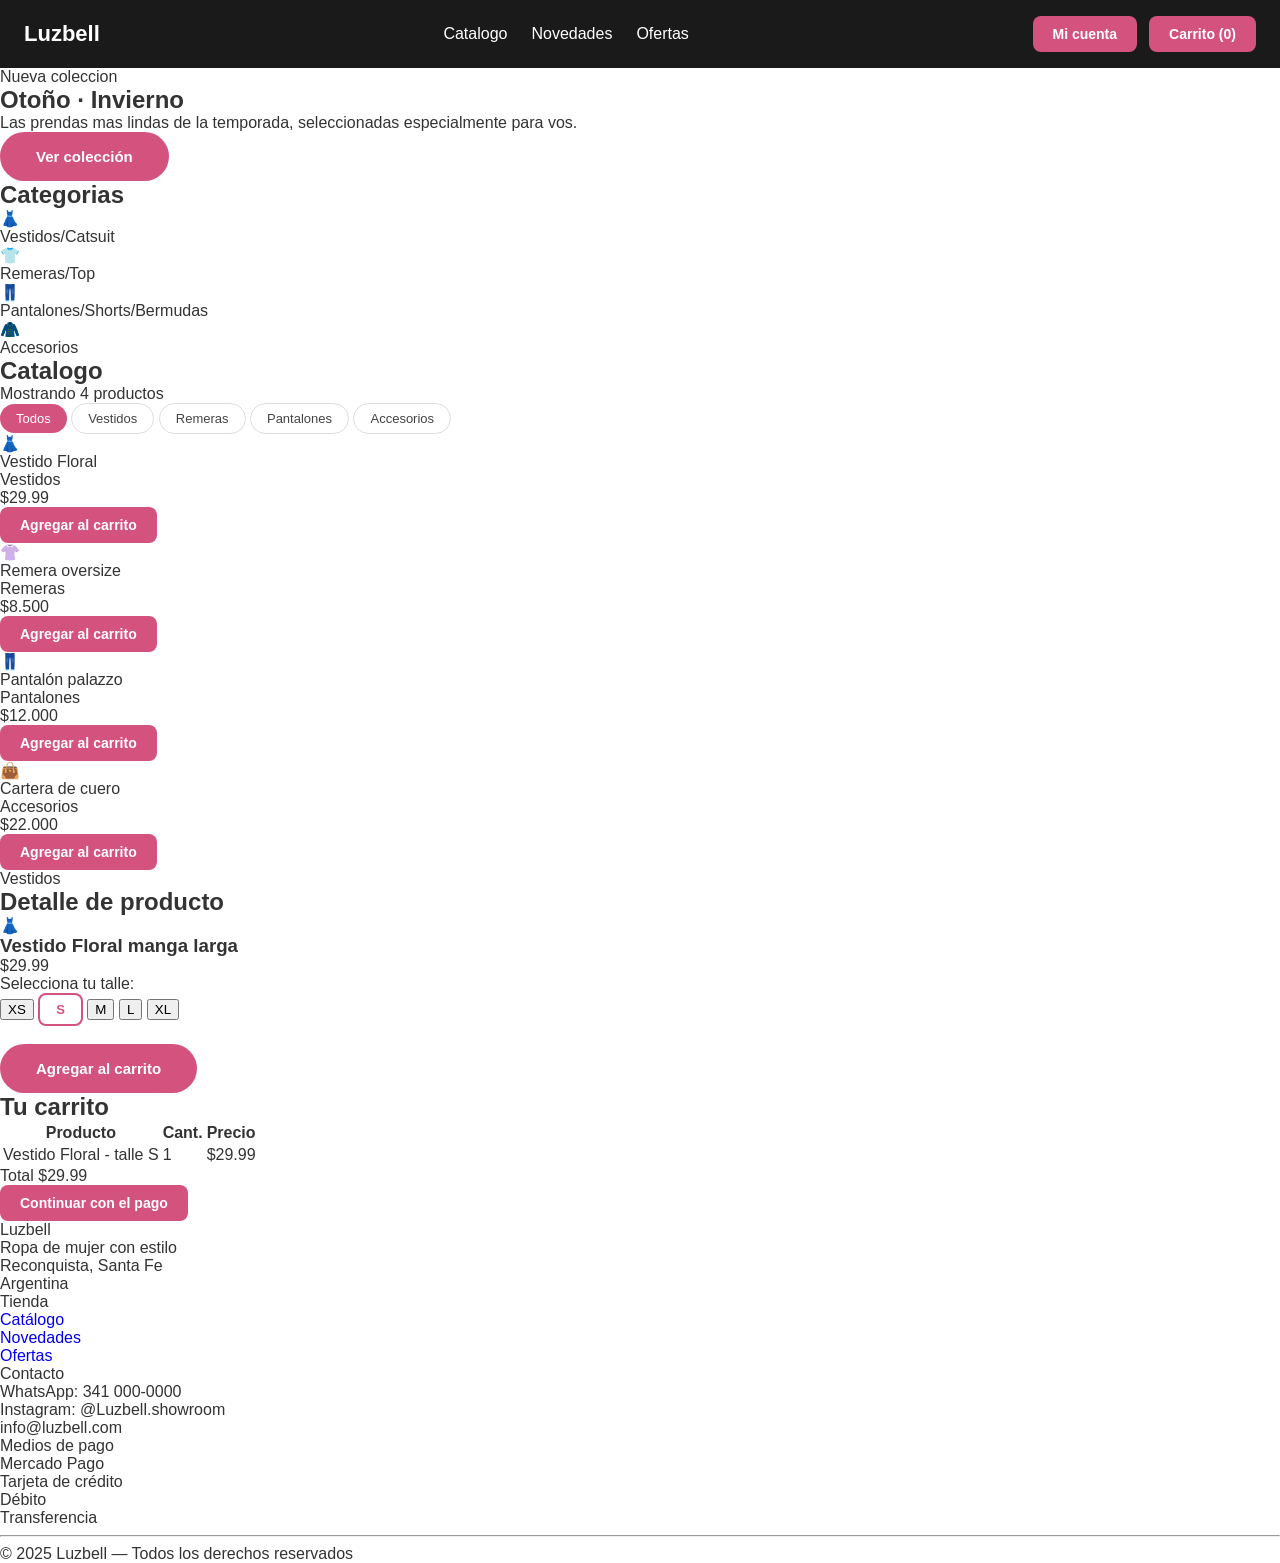
==== index.html @ 67f1fa69 "first commit" ====
<!DOCTYPE html>
<html lang="en">
<head>
    <link rel="stylesheet" href="style.css">
    <meta charset="UTF-8">
    <meta name="viewport" content="width=device-width, initial-scale=1.0">
    <title>Luzbell-tu tienda fav</title>
</head>
<body>
    <header class="header">
        <h1 class="header-logo">Luzbell</h1>
        <nav class="header-nav">
            <a href="#catalogo">Catalogo</a>
            <a href="#novedades">Novedades</a>
            <a href="#ofertas">Ofertas</a>
        </nav>
        <div class="header-acciones">
            <button class="btn-rosa">Mi cuenta</button>
            <button class="btn-rosa">Carrito (0)</button>
        </div>
    </header>

    <section class="hero">
        <p class="hero-subtitulo">Nueva coleccion</p>
        <h2 class="hero-titulo">Otoño · Invierno</h2>
        <p class="hero-descripcion">Las prendas mas lindas de la temporada, seleccionadas especialmente para vos.</p>

        <a href="#catalogo" class="btn-rosa-grande">Ver colección</a>
    </section>

    <section class="seccion-fondo-blanco">
        <h2 class="seccion-titulo-centrado">Categorias</h2>
        <div class="categorias-grid">
            <div class="categoria-item">
                <div class="categoria-circulo circulo-rosa">👗</div>
                <p class="categoria-nombre">Vestidos/Catsuit</p>
            </div>
            <div class="categoria-item">
                <div class="categoria-circulo circulo-azul">👕</div>
                <p class="categoria-nombre">Remeras/Top</p>
            </div>
            <div class="categoria-item">
                <div class="categoria-circulo circulo-amarillo">👖</div>
                <p class="categoria-nombre">Pantalones/Shorts/Bermudas</p>
            </div>
            <div class="categoria-item">
                <div class="categoria-circulo circulo-amarillo">🧥</div>
                <p class="categoria-nombre">Accesorios</p></div>
        </div>
    </section>

    <section id="catalogo" class="seccion-fondo-gris">
        <h2 class="seccion-titulo">Catalogo</h2>
        <p class="seccion-subtitulo">Mostrando 4 productos</p>

        <div class="filtros">
            <button class="btn-outline-activo">Todos</button>
            <button class="btn-outline">Vestidos</button>
            <button class="btn-outline">Remeras</button>
            <button class="btn-outline">Pantalones</button>
            <button class="btn-outline">Accesorios</button>
        </div>

        <div class="productos-grid">
            <div class="tarjeta-producto">
             <div class="tarjeta-imagen bg-rosa">👗</div>
             <div class="tarjeta-info"></div>
             <p class="tarjeta-nombre">Vestido Floral</p>
             <p class="tarjeta-categoria">Vestidos</p>
             <p class="tarjeta-precio">$29.99</p>
             <button class="btn-rosa">Agregar al carrito</button>
            </div>
        </div>

        <div class="tarjeta-producto">
            <div class="tarjeta-imagen bg-azul">👚</div>
                <div class="tarjeta-info">
                    <p class="tarjeta-nombre">Remera oversize</p>
                    <p class="tarjeta-categoria">Remeras</p>
                    <p class="tarjeta-precio">$8.500</p>
                    <button class="btn-rosa">Agregar al carrito</button>
                </div>
           </div>
         </div>

         <div class="tarjeta-producto">
            <div class="tarjeta-imagen bg-verde">👖</div>
                <div class="tarjeta-info">
                    <p class="tarjeta-nombre">Pantalón palazzo</p>
                    <p class="tarjeta-categoria">Pantalones</p>
                    <p class="tarjeta-precio">$12.000</p>
                    <button class="btn-rosa">Agregar al carrito</button>
                </div>
            </div>
        </div>  

        <div class="tarjeta-producto">
             <div class="tarjeta-imagen bg-amarillo">👜</div>
                <div class="tarjeta-info">
                    <p class="tarjeta-nombre">Cartera de cuero</p>
                     <p class="tarjeta-categoria">Accesorios</p>
                     <p class="tarjeta-precio">$22.000</p>
                     <button class="btn-rosa">Agregar al carrito</button>
                    </div>
        </div>
    </section>

    <section id="novedades" class="seccion-fondo-blanco borde-superior">
        <p class="detalle-categoria">Vestidos</p>
        <h2 class="seccion-titulo">Detalle de producto</h2>

        <div class="detalle-contenedor">
            <div class="detalle-img bg-rosa">👗</div>
            <div class="detalle-info">
                <h3 class="detalle-nombre">Vestido Floral manga larga</h3>
                <p class="detalle-precio">$29.99</p>

                <p class="detalle-label">Selecciona tu talle:</p>
                <div class="talles">
                    <button class="btn-talle">XS</button>
                    <button class="btn-talle btn-talle-activo">S</button>
                    <button class="btn-talle">M</button>
                    <button class="btn-talle">L</button>
                    <button class="btn-talle">XL</button>
                </div><br>
                <button class="btn-rosa-grande">Agregar al carrito</button>
            </div>
        </div>
    </section>

    <section class="seccion-fondo-gris borde-superior">
        <h2 class="seccion-titulo">Tu carrito</h2>
        <div class="carrito-contenedor">
            <table class="carrito-tabla">
                <thead>
                    <tr>
                        <th>Producto</th>
                        <th class="col-cant">Cant.</th>
                        <th class="col-precio">Precio</th>
                    </tr>
                </thead>
                <tbody>
                    <tr>
                        <td>Vestido Floral - talle S</td>
                        <td class="col-cant">1</td>
                        <td class="col-precio">$29.99</td>
                    </tr>
                </tbody>
            </table>
            <div class="carrito-total">
                <span class="carrito-total-label">Total</span>
                <span class="carrito-total-importe">$29.99</span>
            </div>
            <button class="btn-rosa btn-pago">Continuar con el pago</button>
        </div>
    </section>
    <footer id="ofertas" class="footer">
 
    <div class="footer-grid">
 
      <div class="footer-columna">
        <p class="footer-titulo">Luzbell</p>
        <p>Ropa de mujer con estilo</p>
        <p>Reconquista, Santa Fe</p>
        <p>Argentina</p>
      </div>
 
      <div class="footer-columna">
        <p class="footer-titulo">Tienda</p>
        <p><a href="#catalogo">Catálogo</a></p>
        <p><a href="#novedades">Novedades</a></p>
        <p><a href="#ofertas">Ofertas</a></p>
      </div>
 
      <div class="footer-columna">
        <p class="footer-titulo">Contacto</p>
        <p>WhatsApp: 341 000-0000</p>
        <p>Instagram: @Luzbell.showroom</p>
        <p>info@luzbell.com</p>
      </div>
 
      <div class="footer-columna">
        <p class="footer-titulo">Medios de pago</p>
        <p>Mercado Pago</p>
        <p>Tarjeta de crédito</p>
        <p>Débito</p>
        <p>Transferencia</p>
      </div>
 
    </div>
 
    <hr class="footer-linea">
    
 
    <p class="footer-copyright">© 2025 Luzbell — Todos los derechos reservados</p>
 
  </footer>
</body>
</html>
---- style.css ----
*{
    box-sizing: border-box;
}

body{
    margin: 0;
    font-family: Arial, sans-serif;
    color: #333333;
    font-size: 16px;
}

h1,h2,h3{
    margin: 0;;
}

p{
    margin: 0;
    line-height: 1,7;
}

a{
    text-decoration: none;
}

header{
    background-color: #1a1a1a;
    padding: 16px 24px;
    display: flex;
    justify-content: space-between;
    align-items: center;
}

.header-logo{
    color: #ffffff;
    font-size: 22px;
    font-weight: bold;
}

.header-nav{
    display: flex;
    gap: 24px;
}

.header-nav a{
    color: #ffffff;
    font-size: 16px;
    transition: color 0.3s ease;
}
.header-nav a:hover{
    color: #F4C0D1;
}

.header-acciones{
    display: flex;
    gap: 12px;
    align-items: center;
}

.btn-rosa{
    background-color: #D4537E;
    color: #ffffff;
    border: none;
    padding: 10px 20px;
    border-radius: 8px;
    cursor: pointer;
    font-size: 14px;
    font-weight: bold;
}
.btn-rosa:hover{
    background-color: #993556;
}

.btn-rosa-grande{
    background-color: #D4537E;
    color:#ffffff;
    border: none;
    padding: 16px 36px;
    border-radius: 30px;
    cursor: pointer;
    font-size: 15px;
    font-weight: bold;
    text-decoration: none;
    display: inline-block;
}

.btn-rosa-grande:hover{
    background-color: #993556;
}

.btn-outline{
    background-color: #ffffff;
    color: #444444;
    border: 1px solid #dddddd;
    padding: 7px 16px;
    border-radius: 20px;
    cursor: pointer;
    font-size: 13px;
}

.btn-outline:hover{
    border-color: #D4537E;
    color: #D4537E;
}

.btn-outline-activo {
    background-color: #D4537E;
    color: #ffffff;
    border: none;
    padding: 7px 16px;
    border-radius: 20px;
    cursor: pointer;
    font-size: 13px;
}
.btn-outline-activo:hover{
    background-color: #993556;
}

.btn-talle:hover{
    border-color: #D4537E;
}

.btn-talle-activo{
    border: 2px solid #D4537E;
    background-color: #ffffff;
    padding: 7px 16px;
    border-radius: 8px;
    cursor: pointer;
    font-size: 13px;
    color: #D4537E;
    font-weight: bold;
    
}
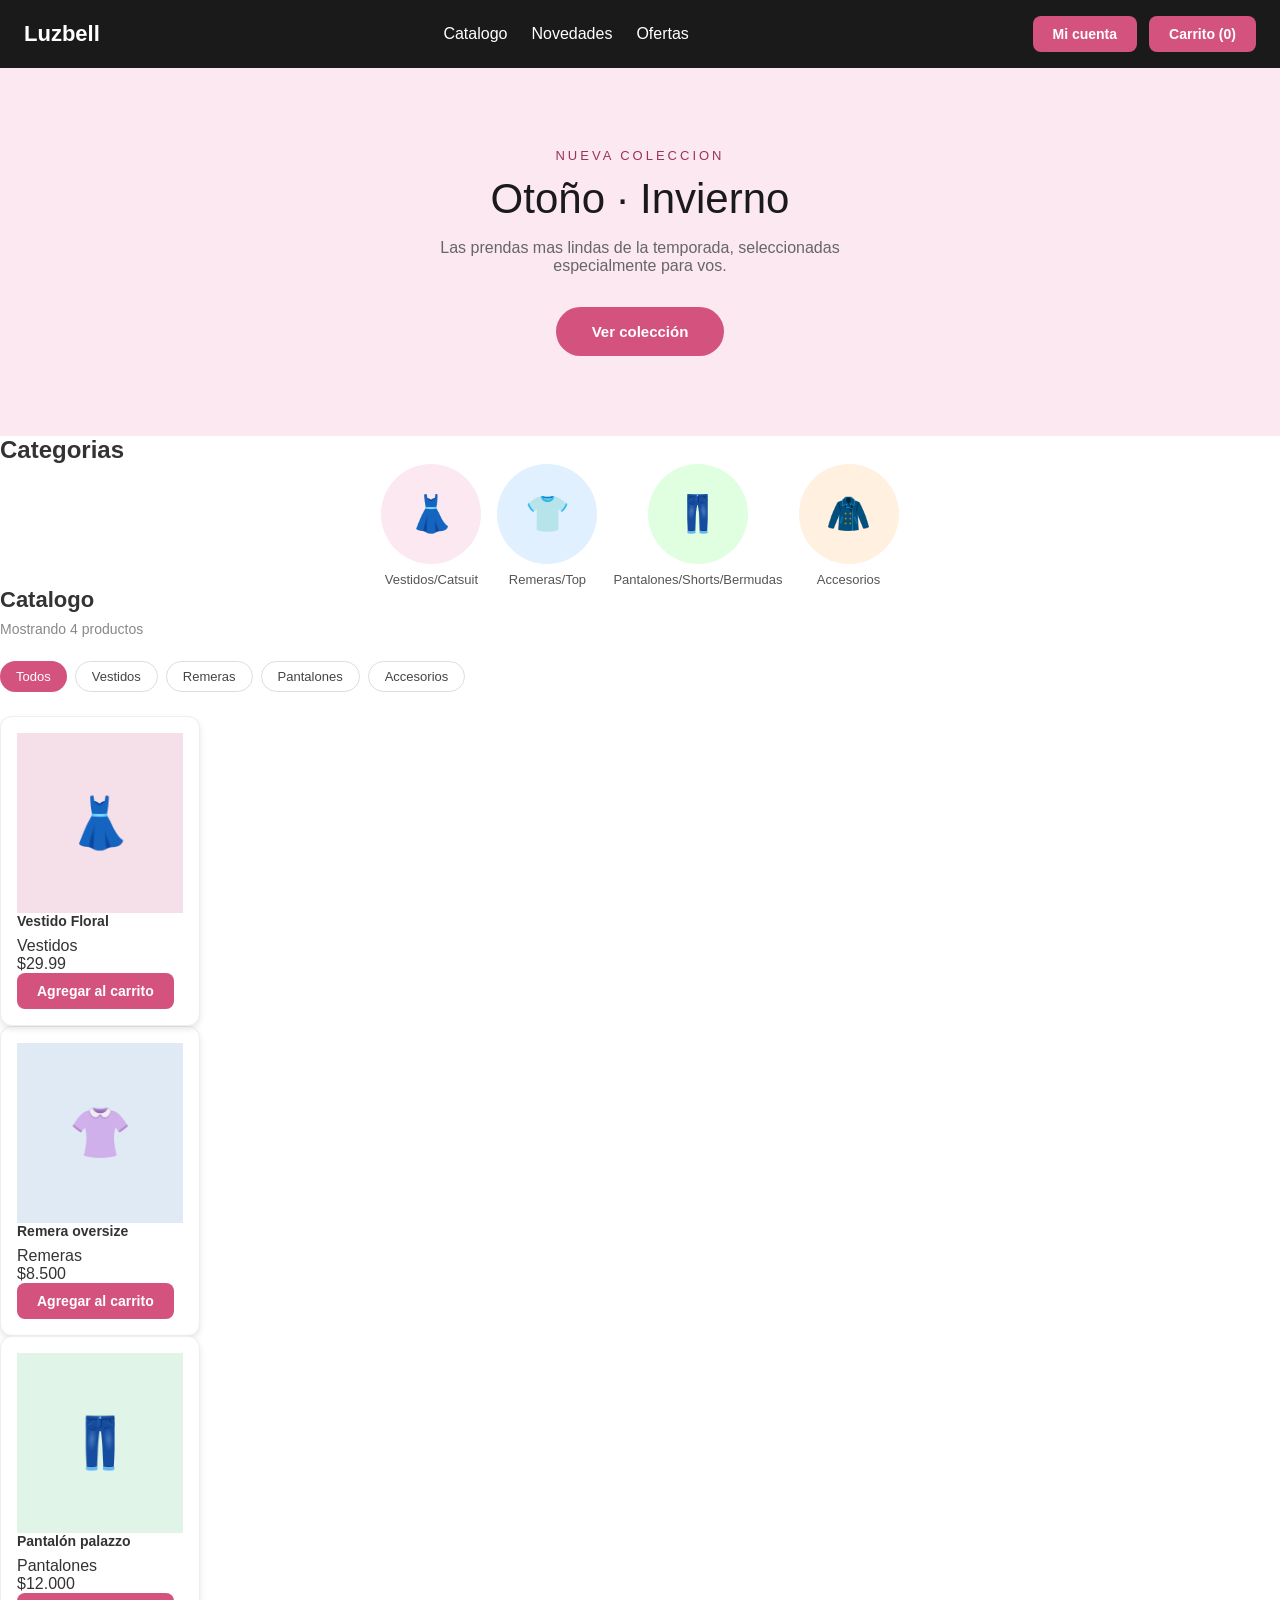
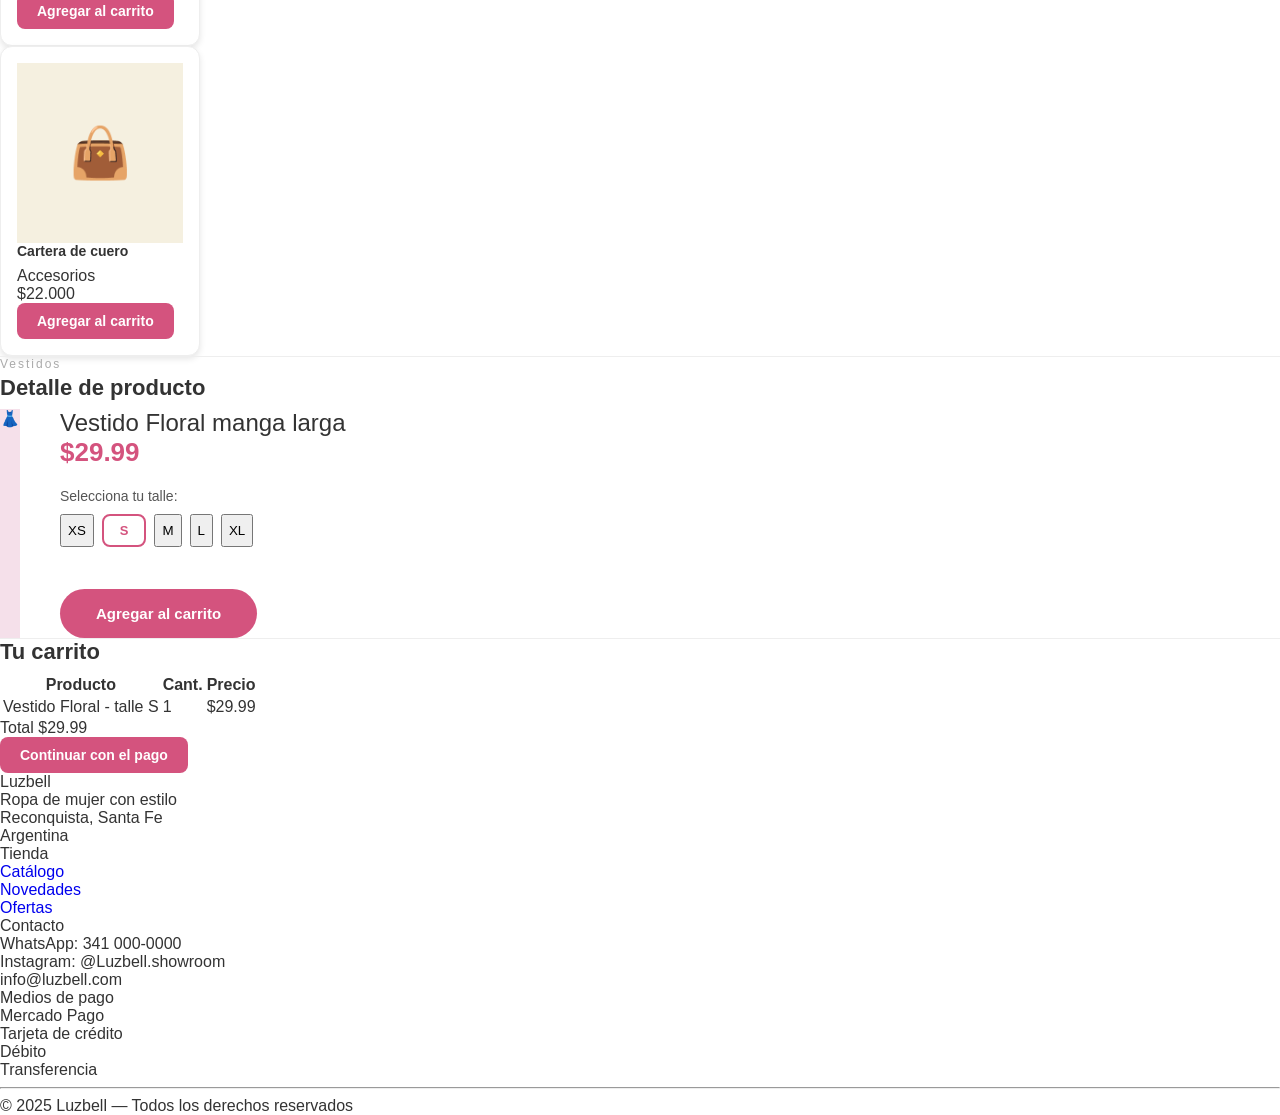
==== commit 551f7ca4: "feat: Implementacion de mas css, hay que fixear error en tarjetas" ====
--- a/index.html
+++ b/index.html
@@ -40,7 +40,7 @@
                 <p class="categoria-nombre">Remeras/Top</p>
             </div>
             <div class="categoria-item">
-                <div class="categoria-circulo circulo-amarillo">👖</div>
+                <div class="categoria-circulo circulo-verde">👖</div>
                 <p class="categoria-nombre">Pantalones/Shorts/Bermudas</p>
             </div>
             <div class="categoria-item">
--- a/style.css
+++ b/style.css
@@ -128,6 +128,209 @@
     font-size: 13px;
     color: #D4537E;
     font-weight: bold;
-    
-}
-
+}
+
+.hero{
+    background-color: #fce8f0;
+    padding: 80px 24px;
+    text-align: center;
+}
+
+.hero-subtitulo{
+   font-size: 13px;
+   letter-spacing: 3px;
+   color: #993556;
+   margin-bottom: 12px;
+   text-transform: uppercase;
+}
+
+.hero-titulo{
+    font-size: 42px;
+    margin-bottom: 16px;
+    color: #1a1a1a;
+    font-weight: 300;
+}
+
+.hero-descripcion{
+    font-size: 16px;
+    color: #666666;
+    margin-bottom: 32px;
+    max-width: 500px;
+    margin-left: auto;
+    margin-right: auto;
+}
+
+.seccion{
+    padding: 40px 24px;
+}
+.seccion-titulo{
+    font-size: 22px;
+    margin-bottom: 8px;
+}
+.seccion-subtitulo{
+    font-size: 14px;
+    color: #888888;
+    margin-bottom: 24px;
+}
+
+.fondo-gris{
+    background-color: #fafafa;
+}
+
+.fondo-blanco{
+    background-color: #ffffff;
+}
+
+.borde-superior{
+    border-top: 1px solid #eeeeee;
+}
+
+.categorias-grid{
+    display: flex;
+    gap: 16px;
+    justify-content: center;
+    flex-wrap: wrap;
+}
+.categoria-item{
+    text-align: center;
+    cursor: pointer;
+}
+
+.categoria-circulo{
+    width: 100px;
+    height: 100px;
+    border-radius: 50%;
+    display: flex;
+    align-items: center;
+    justify-content: center;
+    font-size: 36px;
+    margin: 0 auto 8px;
+}
+
+.categoria-nombre{
+    font-size: 13px;
+    color: #555555;
+}
+
+.circulo-rosa {background-color: #fce8f0;}
+.circulo-azul {background-color: #e0f0ff;}
+.circulo-verde {background-color: #e0ffe0;}
+.circulo-amarillo {background-color: #fff0e0;}
+
+.filtros{
+    display: flex;
+    gap: 8px;
+    flex-wrap: wrap;
+    margin-bottom: 24px;
+}
+
+.productos-grid{
+    display: flex;
+    gap: 20px;
+    flex-wrap: wrap;
+}
+
+.tarjeta-producto{
+    border: 1px solid #eeeeee;
+    border-radius: 12px;
+    padding: 16px;
+    width: 200px;
+    overflow: hidden;
+    background-color: #ffffff;
+    box-shadow: 0 3px 6px rgba(0,0,0,0.1);
+}
+
+.tarjeta-producto :hover{
+    box-shadow: 0 6px 12px rgba(0,0,0,0.15);
+    border-color: #D4537E;
+}
+
+.tarjeta-imagen{
+    height: 180px;
+    display: flex;
+    align-items: center;
+    justify-content: center;
+    font-size: 50px;
+}
+
+.tarjeta-informacion{
+    padding: 12px;
+}
+.tarjeta-nombre{
+    font-weight: bold;
+    font-size: 14px;
+    margin-bottom: 8px;
+}
+.tajeta-categoria{
+    font-size: 12px;
+    color: #aaaaaa;
+    margin-bottom: 4px;
+}
+.tarjera-precio{
+    color: #D4537E;
+    font-weight: bold;
+    font-size: 16px;
+    margin-bottom: 12px;
+}
+
+.bg-rosa{background-color: #f5e0ea;}
+.bg-azul{background-color: #e0eaf5;}
+.bg-verde{background-color: #e0f5e8;}
+.bg-amarillo{background-color: #f5f0e0;}
+
+.detalle-contenedor{
+    display: flex;
+    gap: 40px;
+    flex-wrap: wrap;
+    max-width: 800px;
+}
+.detalle-imagen{
+    flex: 1;
+    min-width: 250px;
+    border-radius: 16px;
+    height: 320px;
+    display: flex;
+    align-items: center;
+    justify-content: center;
+    font-size: 90px;
+}
+
+.detalle-informacion{
+    flex: 1;
+    min-width: 250px;
+}
+.detalle-categoria{
+    font-size: 12px;
+    color: #aaaaaa;
+    letter-spacing: 2px;
+    margin-bottom: 4px;
+}
+.detalle-nombre{
+    font-size: 24px;
+    font-weight: 400;
+    margin-bottom: 8x;
+}
+.detalle-precio{
+    font-size: 26px;
+    font-weight: bold;
+    color: #D4537E;
+    margin-bottom: 20px;
+}
+.detalle-label{
+    font-size: 14px;
+    color: #555555;
+    margin-bottom: 10px;
+}
+.talles{
+    display: flex;
+    gap: 8px;
+    margin-bottom: 24px;
+}
+.detalle-descripcion{
+    font-size: 14px;
+    color: #666666;
+    margin-bottom: 24px;
+}
+.btn-carrito{
+    width: 100%;
+}
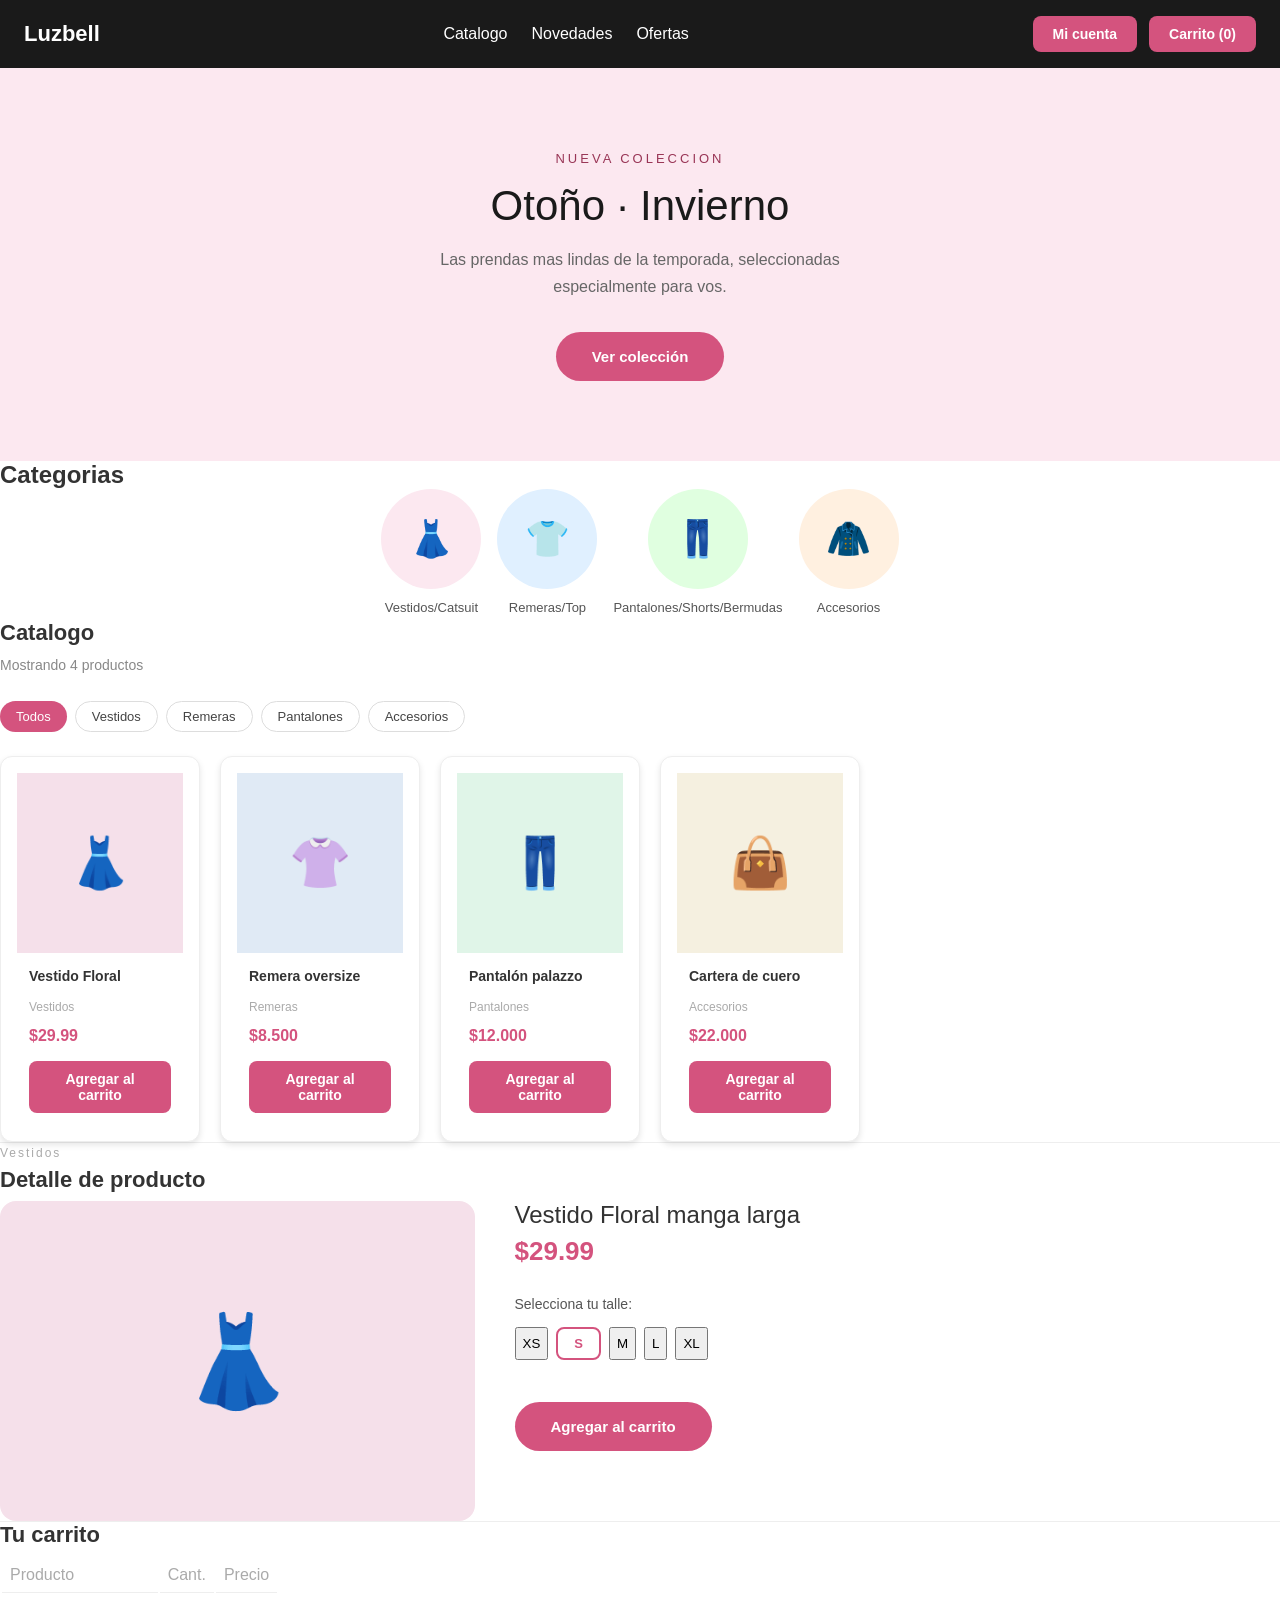
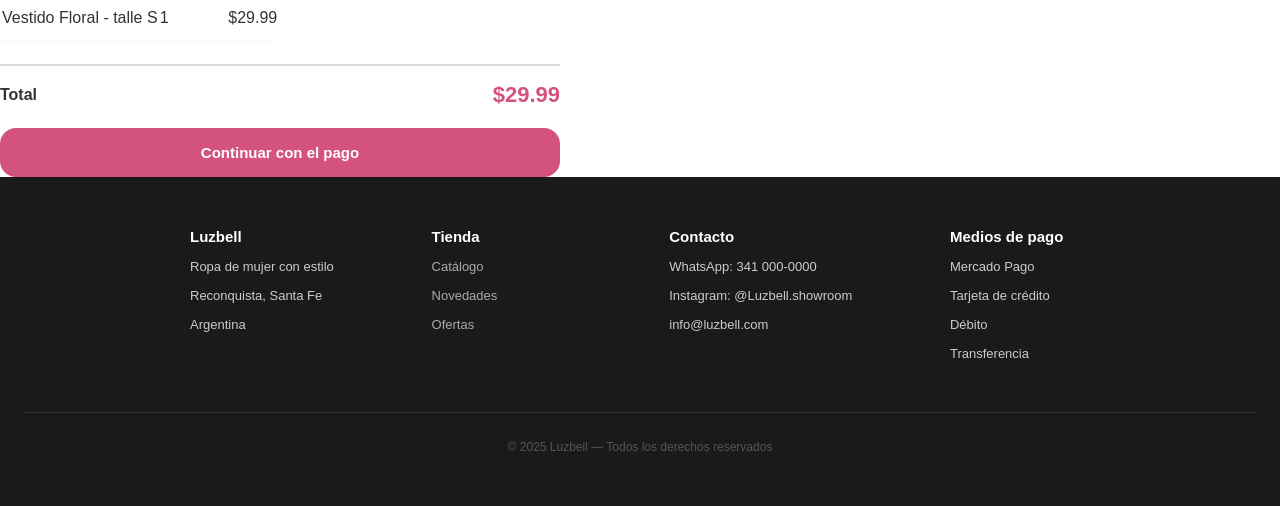
==== commit 01157575: "feat: Fix de la clase 'producots-grid' en html y css" ====
--- a/index.html
+++ b/index.html
@@ -63,28 +63,27 @@
 
         <div class="productos-grid">
             <div class="tarjeta-producto">
-             <div class="tarjeta-imagen bg-rosa">👗</div>
-             <div class="tarjeta-info"></div>
-             <p class="tarjeta-nombre">Vestido Floral</p>
-             <p class="tarjeta-categoria">Vestidos</p>
-             <p class="tarjeta-precio">$29.99</p>
-             <button class="btn-rosa">Agregar al carrito</button>
+                <div class="tarjeta-imagen bg-rosa">👗</div>
+                <div class="tarjeta-info">
+                    <p class="tarjeta-nombre">Vestido Floral</p>
+                    <p class="tarjeta-categoria">Vestidos</p>
+                    <p class="tarjeta-precio">$29.99</p>
+                    <button class="btn-rosa">Agregar al carrito</button>
+                </div>
             </div>
-        </div>
 
-        <div class="tarjeta-producto">
-            <div class="tarjeta-imagen bg-azul">👚</div>
+            <div class="tarjeta-producto">
+                <div class="tarjeta-imagen bg-azul">👚</div>
                 <div class="tarjeta-info">
                     <p class="tarjeta-nombre">Remera oversize</p>
                     <p class="tarjeta-categoria">Remeras</p>
                     <p class="tarjeta-precio">$8.500</p>
                     <button class="btn-rosa">Agregar al carrito</button>
                 </div>
-           </div>
-         </div>
+            </div>
 
-         <div class="tarjeta-producto">
-            <div class="tarjeta-imagen bg-verde">👖</div>
+            <div class="tarjeta-producto">
+                <div class="tarjeta-imagen bg-verde">👖</div>
                 <div class="tarjeta-info">
                     <p class="tarjeta-nombre">Pantalón palazzo</p>
                     <p class="tarjeta-categoria">Pantalones</p>
@@ -92,16 +91,16 @@
                     <button class="btn-rosa">Agregar al carrito</button>
                 </div>
             </div>
-        </div>  
 
-        <div class="tarjeta-producto">
-             <div class="tarjeta-imagen bg-amarillo">👜</div>
+            <div class="tarjeta-producto">
+                <div class="tarjeta-imagen bg-amarillo">👜</div>
                 <div class="tarjeta-info">
                     <p class="tarjeta-nombre">Cartera de cuero</p>
-                     <p class="tarjeta-categoria">Accesorios</p>
-                     <p class="tarjeta-precio">$22.000</p>
-                     <button class="btn-rosa">Agregar al carrito</button>
-                    </div>
+                    <p class="tarjeta-categoria">Accesorios</p>
+                    <p class="tarjeta-precio">$22.000</p>
+                    <button class="btn-rosa">Agregar al carrito</button>
+                </div>
+            </div>
         </div>
     </section>
 
--- a/style.css
+++ b/style.css
@@ -15,7 +15,7 @@
 
 p{
     margin: 0;
-    line-height: 1,7;
+    line-height: 1.7;
 }
 
 a{
@@ -240,7 +240,7 @@
     box-shadow: 0 3px 6px rgba(0,0,0,0.1);
 }
 
-.tarjeta-producto :hover{
+.tarjeta-producto:hover{
     box-shadow: 0 6px 12px rgba(0,0,0,0.15);
     border-color: #D4537E;
 }
@@ -253,7 +253,7 @@
     font-size: 50px;
 }
 
-.tarjeta-informacion{
+.tarjeta-info{
     padding: 12px;
 }
 .tarjeta-nombre{
@@ -261,12 +261,12 @@
     font-size: 14px;
     margin-bottom: 8px;
 }
-.tajeta-categoria{
+.tarjeta-categoria{
     font-size: 12px;
     color: #aaaaaa;
     margin-bottom: 4px;
 }
-.tarjera-precio{
+.tarjeta-precio{
     color: #D4537E;
     font-weight: bold;
     font-size: 16px;
@@ -284,7 +284,7 @@
     flex-wrap: wrap;
     max-width: 800px;
 }
-.detalle-imagen{
+.detalle-img{
     flex: 1;
     min-width: 250px;
     border-radius: 16px;
@@ -333,4 +333,104 @@
 }
 .btn-carrito{
     width: 100%;
+}
+
+.carrito-contenedor{
+    max-width: 560px;
+}
+.carrito-tabla th{
+text-align: left;
+padding: 8px;
+color: #aaaaaa;
+font-weight: normal;
+border-bottom: 1px solid #eeeeee;
+}
+
+.carrito-tabla td{
+    padding: 14px 0;
+    border-bottom: 1px solid #f5f5f5;
+}
+.carrito-tabla .col-cant{
+    align-items: center;
+}
+.carrito-tabla .col-precio{
+    text-align: right;
+}
+.carrito-total{
+    display: flex;
+    justify-content: space-between;
+    align-items: center;
+    margin-top: 20px;
+    padding-top: 16px;
+    border-top: 2px solid #dddddd;
+}
+
+.carrito-total-label{
+    font-size: 16px;
+    font-weight: bold;
+}
+.carrito-total-importe{
+    font-size: 22px;
+    font-weight: bold;
+    color: #D4537E;
+}
+
+.btn-pago{
+    width: 100%;
+    margin-top: 20px;
+    padding: 16px;
+    font-size: 15px;
+    border-radius: 16px;
+}
+
+.footer{
+    background-color: #1a1a1a;
+    color: #cccccc;
+    padding: 48px 24px;
+    font-size: 13px;
+}
+
+.footer-grid{
+    display: flex;
+    flex-wrap: wrap;
+    gap: 40px;
+    justify-content: space-between;
+    max-width: 900px;
+    margin: 0 auto;
+}
+
+.footer-columna{
+    min-width: 140px;
+}
+
+.footer-titulo{
+    color: #ffffff;
+    font-weight: bold;
+    font-size: 15px;
+    margin-bottom: 16px;
+}
+
+.footer-columna p{
+    margin-bottom: 8px;
+    line-height: 1.6;
+}
+
+.footer-columna a{
+    color: #aaaaaa;
+}
+
+.footer-columna a:hover{
+    color: #ffffff;
+}
+
+.footer-linea{
+    border: none;
+    border-top: 1px solid #333333;
+    margin: 40px 0 24px;
+}
+
+.footer-copyright{
+    text-align: center;
+    color: #555555;
+    font-size: 12px;
 }
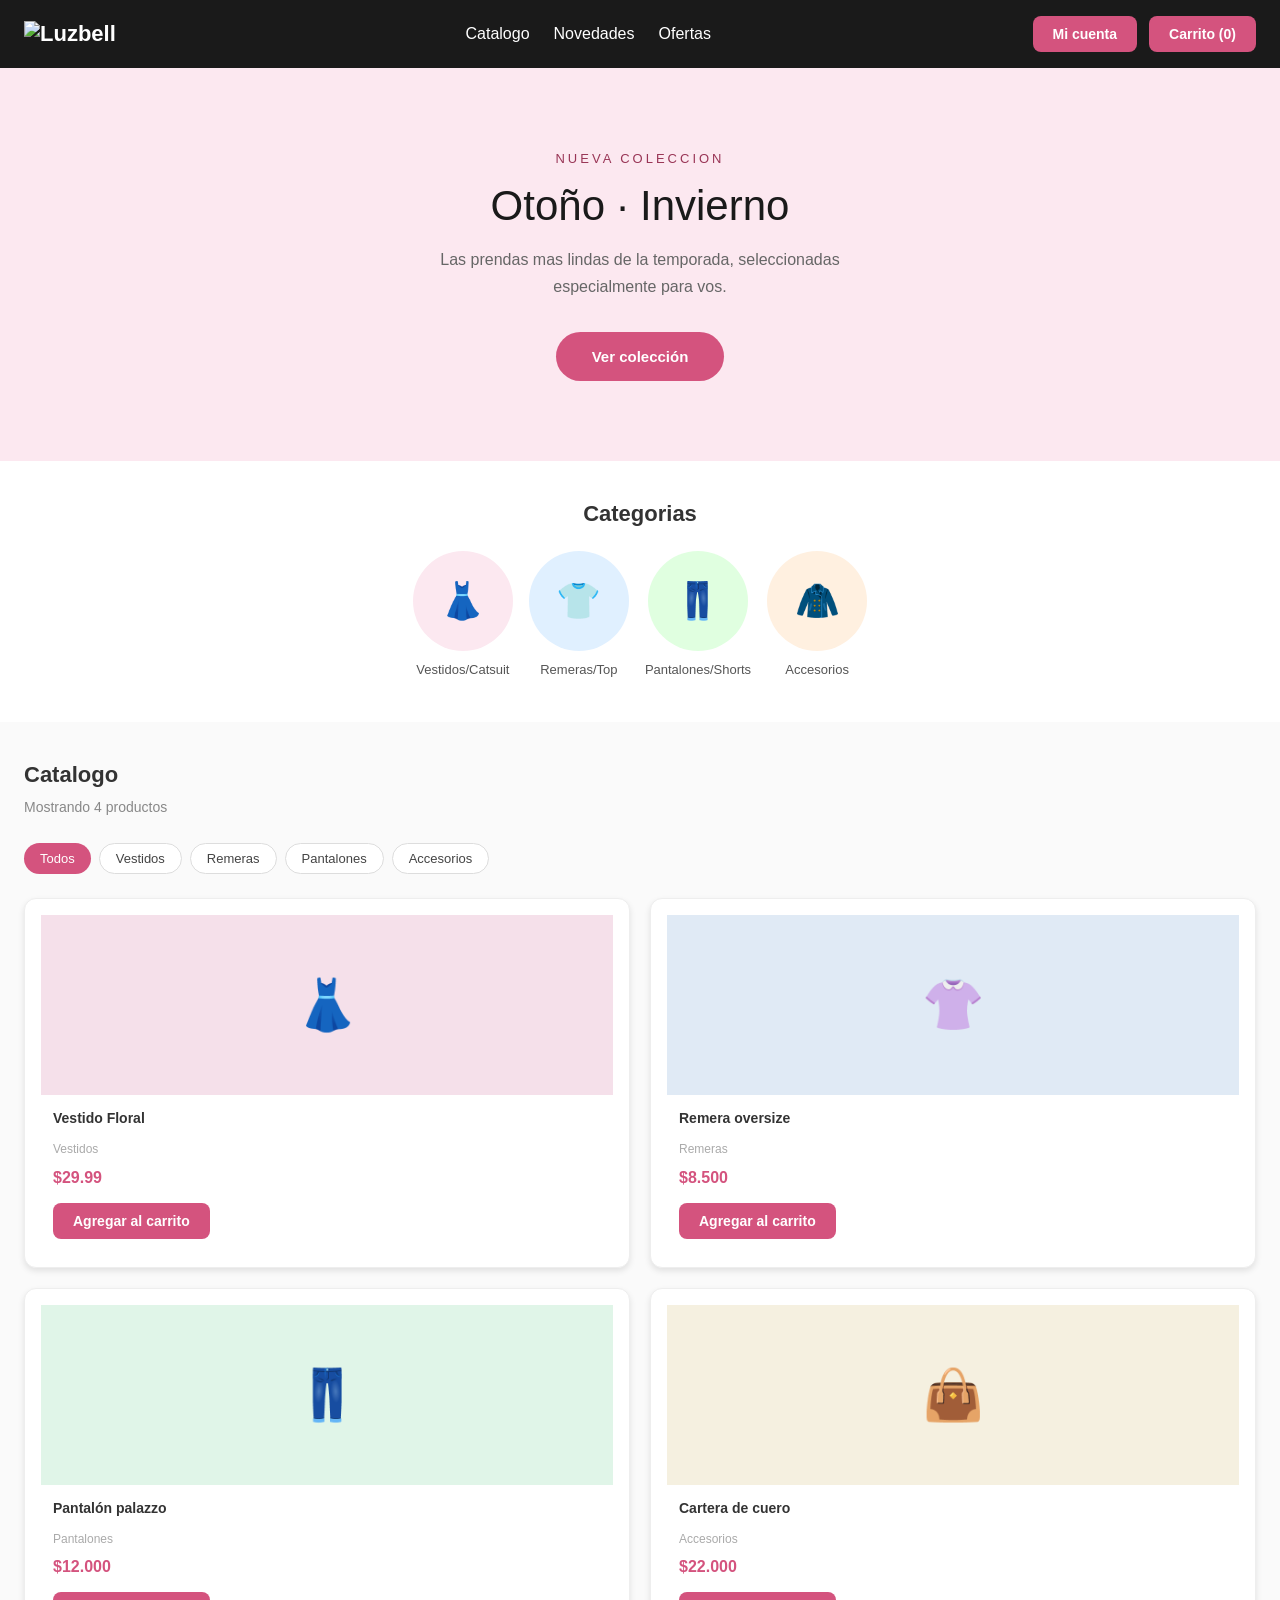
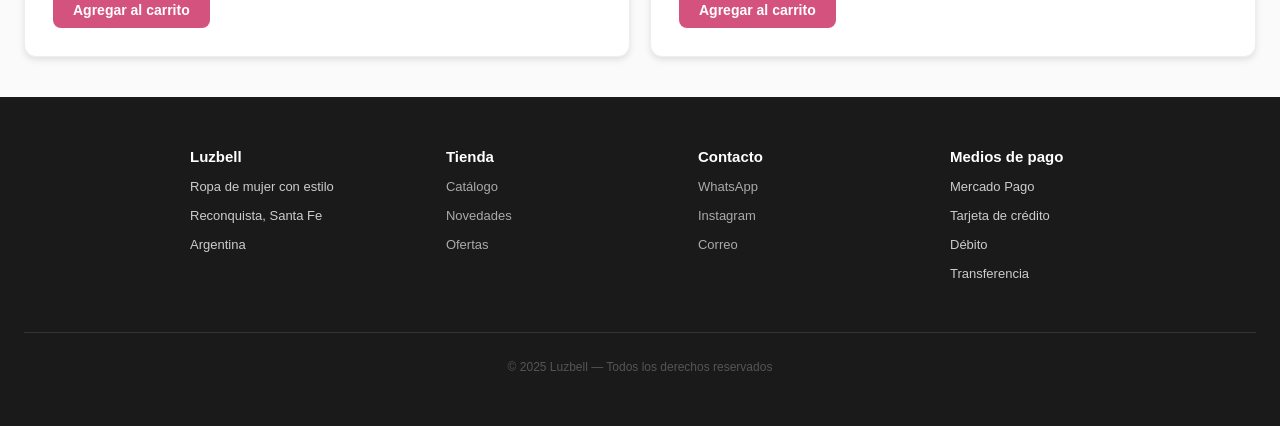
==== commit e0b2a43e: "feat: Implementacion de js y fix de errores" ====
--- a/index.html
+++ b/index.html
@@ -1,30 +1,50 @@
 <!DOCTYPE html>
 <html lang="en">
 <head>
+    <meta name="viewport" content="width=device-width, initial-scale=1.0">   
     <link rel="stylesheet" href="style.css">
     <meta charset="UTF-8">
-    <meta name="viewport" content="width=device-width, initial-scale=1.0">
     <title>Luzbell-tu tienda fav</title>
 </head>
 <body>
     <header class="header">
-        <h1 class="header-logo">Luzbell</h1>
+        <h1 class="header-logo"><img src="Img/Logotienda.png" alt="Luzbell"></h1>
+
+        <!-- Navegación desktop -->
         <nav class="header-nav">
             <a href="#catalogo">Catalogo</a>
             <a href="#novedades">Novedades</a>
             <a href="#ofertas">Ofertas</a>
         </nav>
+
         <div class="header-acciones">
             <button class="btn-rosa">Mi cuenta</button>
             <button class="btn-rosa">Carrito (0)</button>
         </div>
+
+        <!-- Carrito visible solo en móvil -->
+        <button class="btn-rosa btn-carrito-movil">🛒 Carrito (0)</button>
+
+        <!-- Botón hamburguesa (solo móvil) -->
+        <button class="btn-hamburguesa" id="btnMenu" aria-label="Abrir menú">
+            <span></span>
+            <span></span>
+            <span></span>
+        </button>
     </header>
+
+    <!-- Menú móvil desplegable -->
+    <div class="menu-movil" id="menuMovil">
+        <a href="#catalogo" onclick="cerrarMenu()">Catalogo</a>
+        <a href="#novedades" onclick="cerrarMenu()">Novedades</a>
+        <a href="#ofertas" onclick="cerrarMenu()">Ofertas</a>
+        <a href="#" onclick="cerrarMenu()" class="menu-movil-cuenta">👤 Mi cuenta</a>
+    </div>
 
     <section class="hero">
         <p class="hero-subtitulo">Nueva coleccion</p>
         <h2 class="hero-titulo">Otoño · Invierno</h2>
         <p class="hero-descripcion">Las prendas mas lindas de la temporada, seleccionadas especialmente para vos.</p>
-
         <a href="#catalogo" class="btn-rosa-grande">Ver colección</a>
     </section>
 
@@ -41,11 +61,12 @@
             </div>
             <div class="categoria-item">
                 <div class="categoria-circulo circulo-verde">👖</div>
-                <p class="categoria-nombre">Pantalones/Shorts/Bermudas</p>
+                <p class="categoria-nombre">Pantalones/Shorts</p>
             </div>
             <div class="categoria-item">
                 <div class="categoria-circulo circulo-amarillo">🧥</div>
-                <p class="categoria-nombre">Accesorios</p></div>
+                <p class="categoria-nombre">Accesorios</p>
+            </div>
         </div>
     </section>
 
@@ -62,7 +83,7 @@
         </div>
 
         <div class="productos-grid">
-            <div class="tarjeta-producto">
+            <div class="tarjeta-producto" data-categoria="Vestidos">
                 <div class="tarjeta-imagen bg-rosa">👗</div>
                 <div class="tarjeta-info">
                     <p class="tarjeta-nombre">Vestido Floral</p>
@@ -72,7 +93,7 @@
                 </div>
             </div>
 
-            <div class="tarjeta-producto">
+            <div class="tarjeta-producto" data-categoria="Remeras">
                 <div class="tarjeta-imagen bg-azul">👚</div>
                 <div class="tarjeta-info">
                     <p class="tarjeta-nombre">Remera oversize</p>
@@ -82,7 +103,7 @@
                 </div>
             </div>
 
-            <div class="tarjeta-producto">
+            <div class="tarjeta-producto" data-categoria="Pantalones">
                 <div class="tarjeta-imagen bg-verde">👖</div>
                 <div class="tarjeta-info">
                     <p class="tarjeta-nombre">Pantalón palazzo</p>
@@ -92,7 +113,7 @@
                 </div>
             </div>
 
-            <div class="tarjeta-producto">
+            <div class="tarjeta-producto" data-categoria="Accesorios">
                 <div class="tarjeta-imagen bg-amarillo">👜</div>
                 <div class="tarjeta-info">
                     <p class="tarjeta-nombre">Cartera de cuero</p>
@@ -103,96 +124,37 @@
             </div>
         </div>
     </section>
-
-    <section id="novedades" class="seccion-fondo-blanco borde-superior">
-        <p class="detalle-categoria">Vestidos</p>
-        <h2 class="seccion-titulo">Detalle de producto</h2>
-
-        <div class="detalle-contenedor">
-            <div class="detalle-img bg-rosa">👗</div>
-            <div class="detalle-info">
-                <h3 class="detalle-nombre">Vestido Floral manga larga</h3>
-                <p class="detalle-precio">$29.99</p>
-
-                <p class="detalle-label">Selecciona tu talle:</p>
-                <div class="talles">
-                    <button class="btn-talle">XS</button>
-                    <button class="btn-talle btn-talle-activo">S</button>
-                    <button class="btn-talle">M</button>
-                    <button class="btn-talle">L</button>
-                    <button class="btn-talle">XL</button>
-                </div><br>
-                <button class="btn-rosa-grande">Agregar al carrito</button>
+    <footer id="ofertas" class="footer">
+        <div class="footer-grid">
+            <div class="footer-columna">
+                <p class="footer-titulo">Luzbell</p>
+                <p>Ropa de mujer con estilo</p>
+                <p>Reconquista, Santa Fe</p>
+                <p>Argentina</p>
+            </div>
+            <div class="footer-columna">
+                <p class="footer-titulo">Tienda</p>
+                <p><a href="#catalogo">Catálogo</a></p>
+                <p><a href="#novedades">Novedades</a></p>
+                <p><a href="#ofertas">Ofertas</a></p>
+            </div>
+            <div class="footer-columna">
+                <p class="footer-titulo">Contacto</p>
+                <p><a href="https://wa.me/5493482233582" target="_blank" rel="noopener noreferrer">WhatsApp</a></p>
+                <p><a href="https://www.instagram.com/luzbell_showroom?igsh=bGRrNGVjM2cwanR0" target="_blank" rel="noopener noreferrer">Instagram</a></p>
+                <p><a href="/cdn-cgi/l/email-protection#b9f5ccc3dfd5d8d4d88ef9ded4d8d0d597dad6d4">Correo</a></p>
+            </div>
+            <div class="footer-columna">
+                <p class="footer-titulo">Medios de pago</p>
+                <p>Mercado Pago</p>
+                <p>Tarjeta de crédito</p>
+                <p>Débito</p>
+                <p>Transferencia</p>
             </div>
         </div>
-    </section>
-
-    <section class="seccion-fondo-gris borde-superior">
-        <h2 class="seccion-titulo">Tu carrito</h2>
-        <div class="carrito-contenedor">
-            <table class="carrito-tabla">
-                <thead>
-                    <tr>
-                        <th>Producto</th>
-                        <th class="col-cant">Cant.</th>
-                        <th class="col-precio">Precio</th>
-                    </tr>
-                </thead>
-                <tbody>
-                    <tr>
-                        <td>Vestido Floral - talle S</td>
-                        <td class="col-cant">1</td>
-                        <td class="col-precio">$29.99</td>
-                    </tr>
-                </tbody>
-            </table>
-            <div class="carrito-total">
-                <span class="carrito-total-label">Total</span>
-                <span class="carrito-total-importe">$29.99</span>
-            </div>
-            <button class="btn-rosa btn-pago">Continuar con el pago</button>
-        </div>
-    </section>
-    <footer id="ofertas" class="footer">
- 
-    <div class="footer-grid">
- 
-      <div class="footer-columna">
-        <p class="footer-titulo">Luzbell</p>
-        <p>Ropa de mujer con estilo</p>
-        <p>Reconquista, Santa Fe</p>
-        <p>Argentina</p>
-      </div>
- 
-      <div class="footer-columna">
-        <p class="footer-titulo">Tienda</p>
-        <p><a href="#catalogo">Catálogo</a></p>
-        <p><a href="#novedades">Novedades</a></p>
-        <p><a href="#ofertas">Ofertas</a></p>
-      </div>
- 
-      <div class="footer-columna">
-        <p class="footer-titulo">Contacto</p>
-        <p>WhatsApp: 341 000-0000</p>
-        <p>Instagram: @Luzbell.showroom</p>
-        <p>info@luzbell.com</p>
-      </div>
- 
-      <div class="footer-columna">
-        <p class="footer-titulo">Medios de pago</p>
-        <p>Mercado Pago</p>
-        <p>Tarjeta de crédito</p>
-        <p>Débito</p>
-        <p>Transferencia</p>
-      </div>
- 
-    </div>
- 
-    <hr class="footer-linea">
-    
- 
-    <p class="footer-copyright">© 2025 Luzbell — Todos los derechos reservados</p>
- 
-  </footer>
+        <hr class="footer-linea">
+        <p class="footer-copyright">© 2025 Luzbell — Todos los derechos reservados</p>
+    </footer>
+    <script src="script.js"></script>
 </body>
 </html>
--- a/style.css
+++ b/style.css
@@ -1,7 +1,9 @@
 *{
     box-sizing: border-box;
 }
-
+html {
+    scroll-behavior: smooth;
+}
 body{
     margin: 0;
     font-family: Arial, sans-serif;
@@ -10,7 +12,7 @@
 }
 
 h1,h2,h3{
-    margin: 0;;
+    margin: 0;
 }
 
 p{
@@ -22,18 +24,40 @@
     text-decoration: none;
 }
 
+/* ─── HEADER ─── */
 header{
     background-color: #1a1a1a;
     padding: 16px 24px;
     display: flex;
     justify-content: space-between;
     align-items: center;
+    flex-wrap: nowrap;
+    gap: 16px;
+    position: sticky;
+    top: 0;
+    z-index: 1000;
 }
 
 .header-logo{
     color: #ffffff;
     font-size: 22px;
     font-weight: bold;
+    display: flex;
+    align-items: center;
+    background: transparent;
+    margin: 0;
+}
+
+.header-logo img{
+    height: auto;
+    width: 30%;
+    max-width: 180px;
+    max-height: 80px;
+    min-width: 120px;
+    display: block;
+    background: transparent;
+    margin: 0;
+    padding: 0;
 }
 
 .header-nav{
@@ -56,6 +80,138 @@
     align-items: center;
 }
 
+/* ─── BOTÓN HAMBURGUESA ─── */
+.btn-carrito-movil {
+    display: none;  /* oculto en desktop */
+    font-size: 13px;
+    padding: 8px 14px;
+}
+.btn-hamburguesa {
+    display: none;          /* oculto en desktop */
+    flex-direction: column;
+    justify-content: center;
+    gap: 5px;
+    background: transparent;
+    border: none;
+    cursor: pointer;
+    padding: 6px;
+    z-index: 1100;
+}
+
+.btn-hamburguesa span {
+    display: block;
+    width: 24px;
+    height: 2px;
+    background-color: #ffffff;
+    border-radius: 2px;
+    transition: transform 0.3s ease, opacity 0.3s ease;
+}
+
+/* Animación a X cuando está activo */
+.btn-hamburguesa.activo span:nth-child(1) {
+    transform: translateY(7px) rotate(45deg);
+}
+.btn-hamburguesa.activo span:nth-child(2) {
+    opacity: 0;
+}
+.btn-hamburguesa.activo span:nth-child(3) {
+    transform: translateY(-7px) rotate(-45deg);
+}
+
+/* ─── MENÚ MÓVIL DESPLEGABLE ─── */
+.menu-movil {
+    display: none;          /* oculto en desktop */
+    flex-direction: column;
+    background-color: #222222;
+    padding: 0;
+    max-height: 0;
+    overflow: hidden;
+    transition: max-height 0.35s ease, padding 0.35s ease;
+    position: sticky;
+    top: 73px;              /* justo debajo del header */
+    z-index: 999;
+}
+
+.menu-movil a {
+    color: #ffffff;
+    font-size: 16px;
+    padding: 14px 24px;
+    border-bottom: 1px solid #333333;
+    transition: background-color 0.2s ease, color 0.2s ease;
+}
+
+.menu-movil a:hover {
+    background-color: #D4537E;
+    color: #ffffff;
+}
+
+.menu-movil.abierto {
+    max-height: 300px;
+}
+
+/* ─── RESPONSIVE: activar hamburguesa en móvil ─── */
+@media (max-width: 700px) {
+    .header-nav {
+        display: none;      /* ocultar nav normal */
+    }
+    .header-acciones {
+        display: none;      /* ocultar botones de cuenta/carrito del header */
+    }
+    .btn-hamburguesa {
+        display: flex;      /* mostrar hamburguesa */
+    }
+    .btn-carrito-movil {
+        display: flex;
+        align-items: center;
+    }
+    .menu-movil {
+        display: flex;      /* permitir que se abra */
+    }
+    .btn-carrito-movil {
+        display: flex;
+        align-items: center;
+    }
+    .menu-movil-cuenta {
+        border-top: 2px solid #D4537E;
+        color: #F4C0D1 !important;
+        font-weight: bold;
+    }
+    .header-logo img {
+        width: 35%;
+        max-height: 60px;
+        min-width: 100px;
+    }
+    .productos-grid {
+        grid-template-columns: repeat(2, 1fr);
+        gap: 12px;
+    }
+    .tarjeta-imagen {
+        height: 130px;
+        font-size: 36px;
+    }
+    .tarjeta-info {
+        padding: 8px 4px;
+    }
+    .btn-rosa {
+        font-size: 12px;
+        padding: 8px 10px;
+        width: 100%;
+    }
+}
+
+@media (max-width: 900px) {
+    .productos-grid {
+        grid-template-columns: repeat(2, 1fr);
+    }
+}
+
+@media (max-width: 600px) {
+    .header-logo img {
+        max-height: 50px;
+    }
+}
+
+/* ─── BOTONES ─── */
 .btn-rosa{
     background-color: #D4537E;
     color: #ffffff;
@@ -82,7 +238,6 @@
     text-decoration: none;
     display: inline-block;
 }
-
 .btn-rosa-grande:hover{
     background-color: #993556;
 }
@@ -96,7 +251,6 @@
     cursor: pointer;
     font-size: 13px;
 }
-
 .btn-outline:hover{
     border-color: #D4537E;
     color: #D4537E;
@@ -115,27 +269,12 @@
     background-color: #993556;
 }
 
-.btn-talle:hover{
-    border-color: #D4537E;
-}
-
-.btn-talle-activo{
-    border: 2px solid #D4537E;
-    background-color: #ffffff;
-    padding: 7px 16px;
-    border-radius: 8px;
-    cursor: pointer;
-    font-size: 13px;
-    color: #D4537E;
-    font-weight: bold;
-}
-
+/* ─── HERO ─── */
 .hero{
     background-color: #fce8f0;
     padding: 80px 24px;
     text-align: center;
 }
-
 .hero-subtitulo{
    font-size: 13px;
    letter-spacing: 3px;
@@ -143,14 +282,12 @@
    margin-bottom: 12px;
    text-transform: uppercase;
 }
-
 .hero-titulo{
     font-size: 42px;
     margin-bottom: 16px;
     color: #1a1a1a;
     font-weight: 300;
 }
-
 .hero-descripcion{
     font-size: 16px;
     color: #666666;
@@ -160,31 +297,34 @@
     margin-right: auto;
 }
 
-.seccion{
+/* ─── SECCIONES ─── */
+.seccion-fondo-blanco{
+    background-color: #ffffff;
+    padding: 40px 24px;
+}
+.seccion-fondo-gris{
+    background-color: #fafafa;
     padding: 40px 24px;
 }
 .seccion-titulo{
     font-size: 22px;
     margin-bottom: 8px;
+}
+.seccion-titulo-centrado{
+    font-size: 22px;
+    margin-bottom: 24px;
+    text-align: center;
 }
 .seccion-subtitulo{
     font-size: 14px;
     color: #888888;
     margin-bottom: 24px;
 }
-
-.fondo-gris{
-    background-color: #fafafa;
-}
-
-.fondo-blanco{
-    background-color: #ffffff;
-}
-
 .borde-superior{
     border-top: 1px solid #eeeeee;
 }
 
+/* ─── CATEGORÍAS ─── */
 .categorias-grid{
     display: flex;
     gap: 16px;
@@ -195,7 +335,6 @@
     text-align: center;
     cursor: pointer;
 }
-
 .categoria-circulo{
     width: 100px;
     height: 100px;
@@ -206,45 +345,39 @@
     font-size: 36px;
     margin: 0 auto 8px;
 }
-
 .categoria-nombre{
     font-size: 13px;
     color: #555555;
 }
-
 .circulo-rosa {background-color: #fce8f0;}
 .circulo-azul {background-color: #e0f0ff;}
 .circulo-verde {background-color: #e0ffe0;}
 .circulo-amarillo {background-color: #fff0e0;}
 
+/* ─── CATÁLOGO ─── */
 .filtros{
     display: flex;
     gap: 8px;
     flex-wrap: wrap;
     margin-bottom: 24px;
 }
-
 .productos-grid{
-    display: flex;
+    display: grid;
+    grid-template-columns: repeat(2, 1fr);
     gap: 20px;
-    flex-wrap: wrap;
-}
-
+}
 .tarjeta-producto{
     border: 1px solid #eeeeee;
     border-radius: 12px;
     padding: 16px;
-    width: 200px;
     overflow: hidden;
     background-color: #ffffff;
     box-shadow: 0 3px 6px rgba(0,0,0,0.1);
 }
-
 .tarjeta-producto:hover{
     box-shadow: 0 6px 12px rgba(0,0,0,0.15);
     border-color: #D4537E;
 }
-
 .tarjeta-imagen{
     height: 180px;
     display: flex;
@@ -252,7 +385,6 @@
     justify-content: center;
     font-size: 50px;
 }
-
 .tarjeta-info{
     padding: 12px;
 }
@@ -272,124 +404,18 @@
     font-size: 16px;
     margin-bottom: 12px;
 }
-
 .bg-rosa{background-color: #f5e0ea;}
 .bg-azul{background-color: #e0eaf5;}
 .bg-verde{background-color: #e0f5e8;}
 .bg-amarillo{background-color: #f5f0e0;}
 
-.detalle-contenedor{
-    display: flex;
-    gap: 40px;
-    flex-wrap: wrap;
-    max-width: 800px;
-}
-.detalle-img{
-    flex: 1;
-    min-width: 250px;
-    border-radius: 16px;
-    height: 320px;
-    display: flex;
-    align-items: center;
-    justify-content: center;
-    font-size: 90px;
-}
-
-.detalle-informacion{
-    flex: 1;
-    min-width: 250px;
-}
-.detalle-categoria{
-    font-size: 12px;
-    color: #aaaaaa;
-    letter-spacing: 2px;
-    margin-bottom: 4px;
-}
-.detalle-nombre{
-    font-size: 24px;
-    font-weight: 400;
-    margin-bottom: 8x;
-}
-.detalle-precio{
-    font-size: 26px;
-    font-weight: bold;
-    color: #D4537E;
-    margin-bottom: 20px;
-}
-.detalle-label{
-    font-size: 14px;
-    color: #555555;
-    margin-bottom: 10px;
-}
-.talles{
-    display: flex;
-    gap: 8px;
-    margin-bottom: 24px;
-}
-.detalle-descripcion{
-    font-size: 14px;
-    color: #666666;
-    margin-bottom: 24px;
-}
-.btn-carrito{
-    width: 100%;
-}
-
-.carrito-contenedor{
-    max-width: 560px;
-}
-.carrito-tabla th{
-text-align: left;
-padding: 8px;
-color: #aaaaaa;
-font-weight: normal;
-border-bottom: 1px solid #eeeeee;
-}
-
-.carrito-tabla td{
-    padding: 14px 0;
-    border-bottom: 1px solid #f5f5f5;
-}
-.carrito-tabla .col-cant{
-    align-items: center;
-}
-.carrito-tabla .col-precio{
-    text-align: right;
-}
-.carrito-total{
-    display: flex;
-    justify-content: space-between;
-    align-items: center;
-    margin-top: 20px;
-    padding-top: 16px;
-    border-top: 2px solid #dddddd;
-}
-
-.carrito-total-label{
-    font-size: 16px;
-    font-weight: bold;
-}
-.carrito-total-importe{
-    font-size: 22px;
-    font-weight: bold;
-    color: #D4537E;
-}
-
-.btn-pago{
-    width: 100%;
-    margin-top: 20px;
-    padding: 16px;
-    font-size: 15px;
-    border-radius: 16px;
-}
-
+/* ─── FOOTER ─── */
 .footer{
     background-color: #1a1a1a;
     color: #cccccc;
     padding: 48px 24px;
     font-size: 13px;
 }
-
 .footer-grid{
     display: flex;
     flex-wrap: wrap;
@@ -398,39 +424,32 @@
     max-width: 900px;
     margin: 0 auto;
 }
-
 .footer-columna{
     min-width: 140px;
 }
-
 .footer-titulo{
     color: #ffffff;
     font-weight: bold;
     font-size: 15px;
     margin-bottom: 16px;
 }
-
 .footer-columna p{
     margin-bottom: 8px;
     line-height: 1.6;
 }
-
 .footer-columna a{
     color: #aaaaaa;
 }
-
 .footer-columna a:hover{
     color: #ffffff;
 }
-
 .footer-linea{
     border: none;
     border-top: 1px solid #333333;
     margin: 40px 0 24px;
 }
-
 .footer-copyright{
     text-align: center;
     color: #555555;
     font-size: 12px;
-}+}
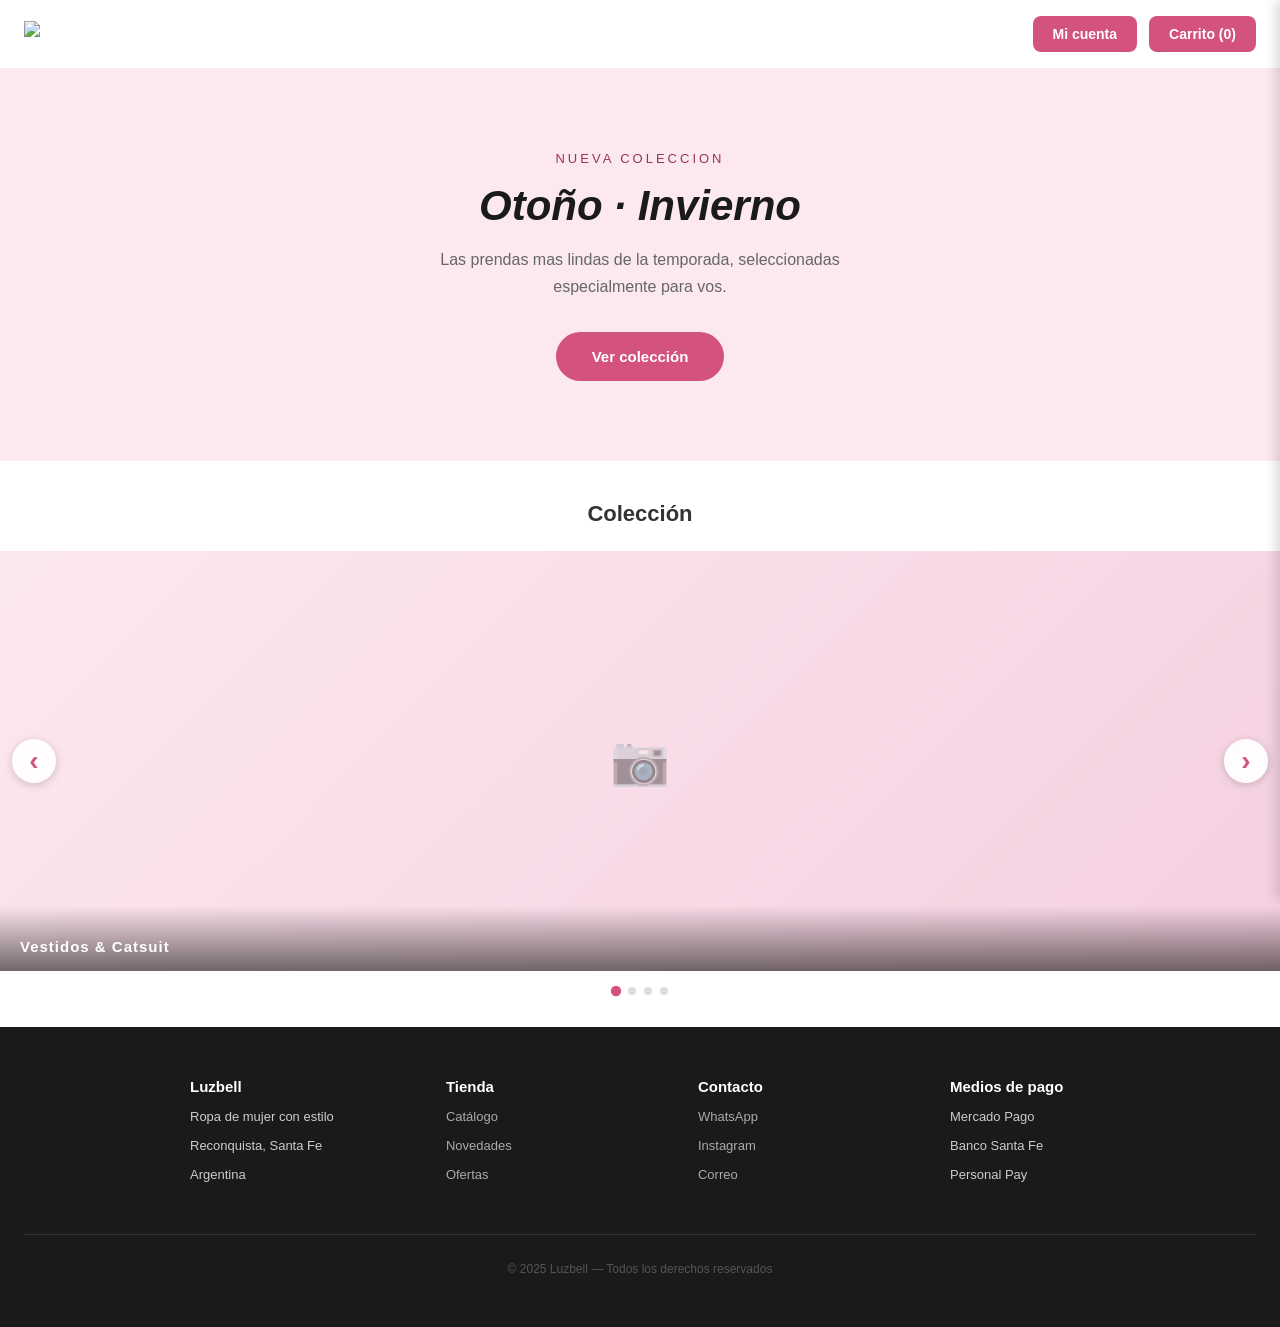
==== commit 91af1b25: "Implementacion de panel de administrador" ====
--- a/index.html
+++ b/index.html
@@ -19,11 +19,11 @@
 
         <div class="header-acciones">
             <button class="btn-rosa">Mi cuenta</button>
-            <button class="btn-rosa">Carrito (0)</button>
+            <button class="btn-rosa" id="contadorCarrito">Carrito (0)</button>
         </div>
 
         <!-- Carrito visible solo en móvil -->
-        <button class="btn-rosa btn-carrito-movil">🛒 Carrito (0)</button>
+        <button class="btn-rosa btn-carrito-movil" id="contadorCarritoMovil">🛒 Carrito (0)</button>
 
         <!-- Botón hamburguesa (solo móvil) -->
         <button class="btn-hamburguesa" id="btnMenu" aria-label="Abrir menú">
@@ -45,32 +45,102 @@
         <p class="hero-subtitulo">Nueva coleccion</p>
         <h2 class="hero-titulo">Otoño · Invierno</h2>
         <p class="hero-descripcion">Las prendas mas lindas de la temporada, seleccionadas especialmente para vos.</p>
-        <a href="#catalogo" class="btn-rosa-grande">Ver colección</a>
+        <button class="btn-rosa-grande" id="btnVerColeccion">Ver colección</button>
     </section>
 
-    <section class="seccion-fondo-blanco">
-        <h2 class="seccion-titulo-centrado">Categorias</h2>
-        <div class="categorias-grid">
-            <div class="categoria-item">
-                <div class="categoria-circulo circulo-rosa">👗</div>
-                <p class="categoria-nombre">Vestidos/Catsuit</p>
-            </div>
-            <div class="categoria-item">
-                <div class="categoria-circulo circulo-azul">👕</div>
-                <p class="categoria-nombre">Remeras/Top</p>
-            </div>
-            <div class="categoria-item">
-                <div class="categoria-circulo circulo-verde">👖</div>
-                <p class="categoria-nombre">Pantalones/Shorts</p>
-            </div>
-            <div class="categoria-item">
-                <div class="categoria-circulo circulo-amarillo">🧥</div>
-                <p class="categoria-nombre">Accesorios</p>
-            </div>
+    <section class="seccion-slider">
+        <h2 class="seccion-titulo-centrado">Colección</h2>
+        <div class="slider-wrapper">
+            <button class="slider-btn slider-btn-prev" id="sliderPrev">&#8249;</button>
+            <div class="slider-track-container">
+                <div class="slider-track" id="sliderTrack">
+                    <div class="slide">
+                        <img src="Img/slider1.jpg" alt="Colección Luzbell" onerror="this.style.display='none';this.parentElement.classList.add('slide-placeholder')">
+                        <div class="slide-caption">Vestidos &amp; Catsuit</div>
+                    </div>
+                    <div class="slide">
+                        <img src="Img/slider2.jpg" alt="Colección Luzbell" onerror="this.style.display='none';this.parentElement.classList.add('slide-placeholder')">
+                        <div class="slide-caption">Remeras &amp; Tops</div>
+                    </div>
+                    <div class="slide">
+                        <img src="Img/slider3.jpg" alt="Colección Luzbell" onerror="this.style.display='none';this.parentElement.classList.add('slide-placeholder')">
+                        <div class="slide-caption">Pantalones &amp; Shorts</div>
+                    </div>
+                    <div class="slide">
+                        <img src="Img/slider4.jpg" alt="Colección Luzbell" onerror="this.style.display='none';this.parentElement.classList.add('slide-placeholder')">
+                        <div class="slide-caption">Accesorios</div>
+                    </div>
+                </div>
+            </div>
+            <button class="slider-btn slider-btn-next" id="sliderNext">&#8250;</button>
+        </div>
+        <div class="slider-dots" id="sliderDots">
+            <span class="slider-dot activo" data-index="0"></span>
+            <span class="slider-dot" data-index="1"></span>
+            <span class="slider-dot" data-index="2"></span>
+            <span class="slider-dot" data-index="3"></span>
         </div>
     </section>
 
-    <section id="catalogo" class="seccion-fondo-gris">
+    <!-- MODAL DEL CATÁLOGO -->
+    <div class="modal-overlay" id="modalCatalogo">
+        <div class="modal-contenido">
+            <div class="modal-header">
+                <div>
+                    <h2 class="seccion-titulo">Catálogo</h2>
+                    <p class="seccion-subtitulo" id="modalSubtitulo">Mostrando 4 productos</p>
+                </div>
+                <button class="modal-cerrar" id="btnCerrarModal">✕</button>
+            </div>
+            <div class="filtros" id="modalFiltros">
+                <button class="btn-outline-activo">Todos</button>
+                <button class="btn-outline">Vestidos</button>
+                <button class="btn-outline">Remeras</button>
+                <button class="btn-outline">Pantalones</button>
+                <button class="btn-outline">Accesorios</button>
+            </div>
+            <div class="productos-grid" id="modalProductos">
+                <div class="tarjeta-producto" data-categoria="Vestidos" data-nombre="Vestido Floral" data-precio="12000">
+                    <div class="tarjeta-imagen bg-rosa">👗</div>
+                    <div class="tarjeta-info">
+                        <p class="tarjeta-nombre">Vestido Floral</p>
+                        <p class="tarjeta-categoria">Vestidos</p>
+                        <p class="tarjeta-precio">$12.000</p>
+                        <button class="btn-rosa">Agregar al carrito</button>
+                    </div>
+                </div>
+                <div class="tarjeta-producto" data-categoria="Remeras" data-nombre="Remera oversize" data-precio="8500">
+                    <div class="tarjeta-imagen bg-azul">👚</div>
+                    <div class="tarjeta-info">
+                        <p class="tarjeta-nombre">Remera oversize</p>
+                        <p class="tarjeta-categoria">Remeras</p>
+                        <p class="tarjeta-precio">$8.500</p>
+                        <button class="btn-rosa">Agregar al carrito</button>
+                    </div>
+                </div>
+                <div class="tarjeta-producto" data-categoria="Pantalones" data-nombre="Pantalón palazzo" data-precio="12000">
+                    <div class="tarjeta-imagen bg-verde">👖</div>
+                    <div class="tarjeta-info">
+                        <p class="tarjeta-nombre">Pantalón palazzo</p>
+                        <p class="tarjeta-categoria">Pantalones</p>
+                        <p class="tarjeta-precio">$12.000</p>
+                        <button class="btn-rosa">Agregar al carrito</button>
+                    </div>
+                </div>
+                <div class="tarjeta-producto" data-categoria="Accesorios" data-nombre="Cartera de cuero" data-precio="22000">
+                    <div class="tarjeta-imagen bg-amarillo">👜</div>
+                    <div class="tarjeta-info">
+                        <p class="tarjeta-nombre">Cartera de cuero</p>
+                        <p class="tarjeta-categoria">Accesorios</p>
+                        <p class="tarjeta-precio">$22.000</p>
+                        <button class="btn-rosa">Agregar al carrito</button>
+                    </div>
+                </div>
+            </div>
+        </div>
+    </div>
+
+    <section id="catalogo" class="seccion-fondo-gris" style="display:none">
         <h2 class="seccion-titulo">Catalogo</h2>
         <p class="seccion-subtitulo">Mostrando 4 productos</p>
 
@@ -81,19 +151,19 @@
             <button class="btn-outline">Pantalones</button>
             <button class="btn-outline">Accesorios</button>
         </div>
-
+        <!-- TABLA DE PRODUCTOS -->
         <div class="productos-grid">
-            <div class="tarjeta-producto" data-categoria="Vestidos">
+            <div class="tarjeta-producto" data-categoria="Vestidos" data-nombre="Vestido Floral" data-precio="12000">
                 <div class="tarjeta-imagen bg-rosa">👗</div>
                 <div class="tarjeta-info">
                     <p class="tarjeta-nombre">Vestido Floral</p>
                     <p class="tarjeta-categoria">Vestidos</p>
-                    <p class="tarjeta-precio">$29.99</p>
-                    <button class="btn-rosa">Agregar al carrito</button>
-                </div>
-            </div>
-
-            <div class="tarjeta-producto" data-categoria="Remeras">
+                    <p class="tarjeta-precio">$12.000</p>
+                    <button class="btn-rosa">Agregar al carrito</button>
+                </div>
+            </div>
+
+            <div class="tarjeta-producto" data-categoria="Remeras" data-nombre="Remera oversize" data-precio="8500">
                 <div class="tarjeta-imagen bg-azul">👚</div>
                 <div class="tarjeta-info">
                     <p class="tarjeta-nombre">Remera oversize</p>
@@ -103,7 +173,7 @@
                 </div>
             </div>
 
-            <div class="tarjeta-producto" data-categoria="Pantalones">
+            <div class="tarjeta-producto" data-categoria="Pantalones" data-nombre="Pantalón palazzo" data-precio="12000">
                 <div class="tarjeta-imagen bg-verde">👖</div>
                 <div class="tarjeta-info">
                     <p class="tarjeta-nombre">Pantalón palazzo</p>
@@ -113,7 +183,7 @@
                 </div>
             </div>
 
-            <div class="tarjeta-producto" data-categoria="Accesorios">
+            <div class="tarjeta-producto" data-categoria="Accesorios" data-nombre="Cartera de cuero" data-precio="22000">
                 <div class="tarjeta-imagen bg-amarillo">👜</div>
                 <div class="tarjeta-info">
                     <p class="tarjeta-nombre">Cartera de cuero</p>
@@ -124,6 +194,20 @@
             </div>
         </div>
     </section>
+    <!-- SECCION DEL PANEL DEL CARRITO -->
+    <div class="carrito-panel" id="carritoPanel">
+        <div class="carrito-panel-header">
+            <h2>Tu carrito</h2>
+            <button id="btnCerrarCarrito">✕</button>
+        </div>
+        <div class="carrito-items" id="carritoItems"></div>
+        <p>¡Envio a coordinar!</p>
+        <div class="carrito-panel-footer">
+            <p>Total <span id="carritoTotal">$0</span></p>
+            <button class="btn-rosa-grande" id="btnFinalizarCompra">Finalizar compra</button>
+        </div>
+    </div>
+    <!-- PIE DE PAGINA-->
     <footer id="ofertas" class="footer">
         <div class="footer-grid">
             <div class="footer-columna">
@@ -147,9 +231,8 @@
             <div class="footer-columna">
                 <p class="footer-titulo">Medios de pago</p>
                 <p>Mercado Pago</p>
-                <p>Tarjeta de crédito</p>
-                <p>Débito</p>
-                <p>Transferencia</p>
+                <p>Banco Santa Fe</p>
+                <p>Personal Pay</p>
             </div>
         </div>
         <hr class="footer-linea">
--- a/style.css
+++ b/style.css
@@ -26,7 +26,7 @@
 
 /* ─── HEADER ─── */
 header{
-    background-color: #1a1a1a;
+    background-color: #ffffff;
     padding: 16px 24px;
     display: flex;
     justify-content: space-between;
@@ -102,7 +102,7 @@
     display: block;
     width: 24px;
     height: 2px;
-    background-color: #ffffff;
+    background-color: #000000;
     border-radius: 2px;
     transition: transform 0.3s ease, opacity 0.3s ease;
 }
@@ -283,10 +283,11 @@
    text-transform: uppercase;
 }
 .hero-titulo{
+    font-style: italic;
     font-size: 42px;
     margin-bottom: 16px;
     color: #1a1a1a;
-    font-weight: 300;
+    font-weight: 700;
 }
 .hero-descripcion{
     font-size: 16px;
@@ -453,3 +454,344 @@
     color: #555555;
     font-size: 12px;
 }
+/* ─── PANEL DEL CARRITO ─── */
+.carrito-panel {
+    position: fixed;
+    top: 0;
+    right: -400px;
+    width: 400px;
+    height: 100%;
+    background-color: #ffffff;
+    box-shadow: -4px 0 12px rgba(0,0,0,0.15);
+    z-index: 2000;
+    transition: right 0.3s ease;
+    display: flex;
+    flex-direction: column;
+    padding: 24px;
+}
+.carrito-panel.abierto {
+    right: 0;
+}
+.carrito-panel-header {
+    display: flex;
+    justify-content: space-between;
+    align-items: center;
+    margin-bottom: 24px;
+}
+.carrito-items {
+    flex: 1;
+    overflow-y: auto;
+}
+.carrito-item {
+    display: flex;
+    align-items: center;
+    gap: 12px;
+    margin-bottom: 16px;
+    padding-bottom: 12px;
+    border-bottom: 1px solid #f5f0f3;
+}
+.carrito-item-img,
+.carrito-item-placeholder {
+    width: 64px;
+    height: 64px;
+    border-radius: 14px;
+    object-fit: cover;
+    flex-shrink: 0;
+    background: #f8f1f6;
+}
+.carrito-item-img {
+    display: block;
+}
+.carrito-item-placeholder {
+    display: flex;
+    justify-content: center;
+    align-items: center;
+    font-size: 24px;
+}
+.carrito-item-detalle {
+    flex: 1;
+}
+.carrito-item-detalle p {
+    margin: 0;
+    line-height: 1.3;
+}
+.carrito-item-detalle p:last-child {
+    color: #D4537E;
+    font-weight: bold;
+}
+.carrito-item button {
+    border: none;
+    background: transparent;
+    cursor: pointer;
+    color: #888888;
+    font-size: 18px;
+    padding: 4px;
+}
+.carrito-item button:hover {
+    color: #D4537E;
+}
+.carrito-panel-footer {
+    border-top: 1px solid #eeeeee;
+    padding-top: 16px;
+    margin-top: 16px;
+}
+/* ─── MODAL CATÁLOGO ─── */
+.modal-overlay {
+    display: none;
+    position: fixed;
+    inset: 0;
+    background-color: rgba(0, 0, 0, 0.55);
+    z-index: 1500;
+    align-items: center;
+    justify-content: center;
+    padding: 20px;
+    backdrop-filter: blur(3px);
+}
+
+.modal-overlay.abierto {
+    display: flex;
+    animation: fadeInOverlay 0.25s ease;
+}
+
+@keyframes fadeInOverlay {
+    from { opacity: 0; }
+    to   { opacity: 1; }
+}
+
+.modal-contenido {
+    background-color: #fafafa;
+    border-radius: 16px;
+    width: 100%;
+    max-width: 720px;
+    max-height: 88vh;
+    overflow-y: auto;
+    padding: 28px;
+    box-shadow: 0 20px 60px rgba(0,0,0,0.25);
+    animation: slideUpModal 0.3s ease;
+}
+
+@keyframes slideUpModal {
+    from { transform: translateY(30px); opacity: 0; }
+    to   { transform: translateY(0);    opacity: 1; }
+}
+
+.modal-header {
+    display: flex;
+    justify-content: space-between;
+    align-items: flex-start;
+    margin-bottom: 20px;
+}
+
+.modal-cerrar {
+    background: #eeeeee;
+    border: none;
+    border-radius: 50%;
+    width: 36px;
+    height: 36px;
+    font-size: 16px;
+    cursor: pointer;
+    display: flex;
+    align-items: center;
+    justify-content: center;
+    flex-shrink: 0;
+    transition: background-color 0.2s ease;
+}
+
+.modal-cerrar:hover {
+    background-color: #D4537E;
+    color: #ffffff;
+}
+
+@media (max-width: 700px) {
+    .modal-contenido {
+        padding: 20px 14px;
+        max-height: 92vh;
+        border-radius: 12px;
+    }
+}
+
+/* ─── SLIDER ─── */
+.seccion-slider {
+    background-color: #ffffff;
+    padding: 40px 0 32px;
+}
+
+.seccion-slider .seccion-titulo-centrado {
+    padding: 0 24px;
+    margin-bottom: 24px;
+}
+
+.slider-wrapper {
+    position: relative;
+    display: flex;
+    align-items: center;
+    gap: 0;
+}
+
+.slider-track-container {
+    overflow: hidden;
+    flex: 1;
+}
+
+.slider-track {
+    display: flex;
+    transition: transform 0.45s cubic-bezier(0.4, 0, 0.2, 1);
+    will-change: transform;
+}
+
+.slide {
+    min-width: 100%;
+    position: relative;
+    height: 420px;
+    background-color: #fce8f0;
+    overflow: hidden;
+    display: flex;
+    align-items: center;
+    justify-content: center;
+}
+
+.slide img {
+    width: 100%;
+    height: 100%;
+    object-fit: cover;
+    display: block;
+}
+
+/* Placeholder cuando no carga la imagen */
+.slide.slide-placeholder {
+    background: linear-gradient(135deg, #fce8f0 0%, #f5d0e0 50%, #fce8f0 100%);
+    background-size: 200% 200%;
+    animation: shimmer 2s ease infinite;
+}
+
+.slide.slide-placeholder::before {
+    content: "📷";
+    font-size: 48px;
+    opacity: 0.4;
+}
+
+@keyframes shimmer {
+    0%   { background-position: 0% 50%; }
+    50%  { background-position: 100% 50%; }
+    100% { background-position: 0% 50%; }
+}
+
+.slide-caption {
+    position: absolute;
+    bottom: 0;
+    left: 0;
+    right: 0;
+    background: linear-gradient(transparent, rgba(0,0,0,0.55));
+    color: #ffffff;
+    font-size: 15px;
+    font-weight: bold;
+    padding: 32px 20px 16px;
+    letter-spacing: 1px;
+}
+
+/* Flechas */
+.slider-btn {
+    background-color: rgba(255,255,255,0.92);
+    border: none;
+    width: 44px;
+    height: 44px;
+    border-radius: 50%;
+    font-size: 28px;
+    line-height: 1;
+    cursor: pointer;
+    position: absolute;
+    top: 50%;
+    transform: translateY(-50%);
+    z-index: 10;
+    box-shadow: 0 2px 8px rgba(0,0,0,0.18);
+    display: flex;
+    align-items: center;
+    justify-content: center;
+    transition: background-color 0.2s ease, transform 0.2s ease;
+    color: #D4537E;
+    font-weight: bold;
+}
+
+.slider-btn:hover {
+    background-color: #D4537E;
+    color: #ffffff;
+    transform: translateY(-50%) scale(1.08);
+}
+
+.slider-btn-prev { left: 12px; }
+.slider-btn-next { right: 12px; }
+
+/* Puntitos */
+.slider-dots {
+    display: flex;
+    justify-content: center;
+    gap: 8px;
+    margin-top: 16px;
+    padding: 0 24px;
+}
+
+.slider-dot {
+    width: 8px;
+    height: 8px;
+    border-radius: 50%;
+    background-color: #dddddd;
+    cursor: pointer;
+    transition: background-color 0.3s ease, transform 0.3s ease;
+}
+
+.slider-dot.activo {
+    background-color: #D4537E;
+    transform: scale(1.3);
+}
+
+@media (max-width: 700px) {
+    .slide {
+        height: 260px;
+    }
+    .slider-btn {
+        width: 36px;
+        height: 36px;
+        font-size: 22px;
+    }
+    .slider-btn-prev { left: 6px; }
+    .slider-btn-next { right: 6px; }
+}
+
+/* ─── TALLES Y DISPONIBILIDAD ─── */
+.tarjeta-talles {
+    display: flex;
+    flex-wrap: wrap;
+    gap: 4px;
+    margin-bottom: 8px;
+}
+.talle-badge {
+    font-size: 11px;
+    font-weight: bold;
+    padding: 3px 8px;
+    border-radius: 12px;
+    background: #fce8f0;
+    color: #D4537E;
+    border: 1px solid #f4c0d1;
+}
+.tarjeta-agotada {
+    opacity: 0.7;
+}
+.tarjeta-agotada .btn-rosa {
+    background: #cccccc;
+    cursor: not-allowed;
+}
+.tarjeta-agotada .btn-rosa:hover {
+    background: #cccccc;
+}
+.tarjeta-agotado-badge {
+    position: absolute;
+    top: 10px;
+    left: 10px;
+    background: rgba(0,0,0,0.6);
+    color: white;
+    font-size: 11px;
+    font-weight: bold;
+    padding: 4px 10px;
+    border-radius: 20px;
+    letter-spacing: 1px;
+}
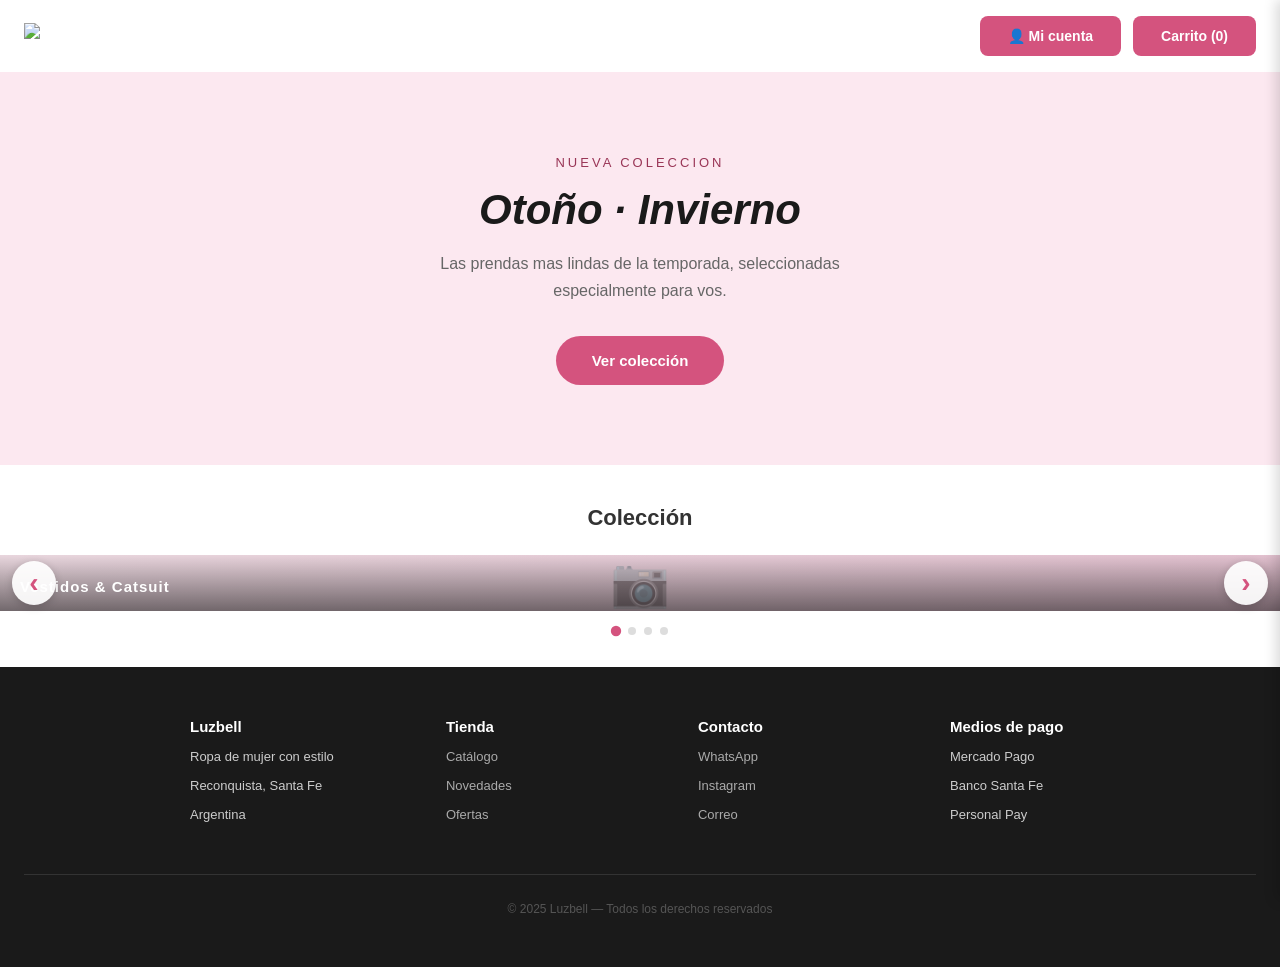
==== commit 692e8415: "feat: hasta aca todo funciona jesus" ====
--- a/index.html
+++ b/index.html
@@ -1,10 +1,10 @@
 <!DOCTYPE html>
 <html lang="en">
 <head>
-    <meta name="viewport" content="width=device-width, initial-scale=1.0">   
+    <meta charset="UTF-8">
+    <meta name="viewport" content="width=device-width, initial-scale=1.0">
+    <title>Luzbell — tu tienda fav</title>
     <link rel="stylesheet" href="style.css">
-    <meta charset="UTF-8">
-    <title>Luzbell-tu tienda fav</title>
 </head>
 <body>
     <header class="header">
@@ -18,7 +18,7 @@
         </nav>
 
         <div class="header-acciones">
-            <button class="btn-rosa">Mi cuenta</button>
+            <button class="btn-rosa" id="btnMiCuenta">Mi cuenta</button>
             <button class="btn-rosa" id="contadorCarrito">Carrito (0)</button>
         </div>
 
@@ -82,13 +82,26 @@
         </div>
     </section>
 
+    <!-- MODAL MI CUENTA -->
+    <div class="modal-overlay" id="modalCuenta">
+        <div class="modal-contenido modal-pequeno">
+            <div class="modal-header">
+                <h2 id="cuentaTitulo">Mi cuenta</h2>
+                <button class="modal-cerrar" id="btnCerrarCuenta">✕</button>
+            </div>
+            <div id="cuentaContenido">
+                <!-- Se llena dinámicamente desde script.js -->
+            </div>
+        </div>
+    </div>
+
     <!-- MODAL DEL CATÁLOGO -->
     <div class="modal-overlay" id="modalCatalogo">
         <div class="modal-contenido">
             <div class="modal-header">
                 <div>
                     <h2 class="seccion-titulo">Catálogo</h2>
-                    <p class="seccion-subtitulo" id="modalSubtitulo">Mostrando 4 productos</p>
+                    <p class="seccion-subtitulo" id="modalSubtitulo">Cargando...</p>
                 </div>
                 <button class="modal-cerrar" id="btnCerrarModal">✕</button>
             </div>
@@ -100,42 +113,7 @@
                 <button class="btn-outline">Accesorios</button>
             </div>
             <div class="productos-grid" id="modalProductos">
-                <div class="tarjeta-producto" data-categoria="Vestidos" data-nombre="Vestido Floral" data-precio="12000">
-                    <div class="tarjeta-imagen bg-rosa">👗</div>
-                    <div class="tarjeta-info">
-                        <p class="tarjeta-nombre">Vestido Floral</p>
-                        <p class="tarjeta-categoria">Vestidos</p>
-                        <p class="tarjeta-precio">$12.000</p>
-                        <button class="btn-rosa">Agregar al carrito</button>
-                    </div>
-                </div>
-                <div class="tarjeta-producto" data-categoria="Remeras" data-nombre="Remera oversize" data-precio="8500">
-                    <div class="tarjeta-imagen bg-azul">👚</div>
-                    <div class="tarjeta-info">
-                        <p class="tarjeta-nombre">Remera oversize</p>
-                        <p class="tarjeta-categoria">Remeras</p>
-                        <p class="tarjeta-precio">$8.500</p>
-                        <button class="btn-rosa">Agregar al carrito</button>
-                    </div>
-                </div>
-                <div class="tarjeta-producto" data-categoria="Pantalones" data-nombre="Pantalón palazzo" data-precio="12000">
-                    <div class="tarjeta-imagen bg-verde">👖</div>
-                    <div class="tarjeta-info">
-                        <p class="tarjeta-nombre">Pantalón palazzo</p>
-                        <p class="tarjeta-categoria">Pantalones</p>
-                        <p class="tarjeta-precio">$12.000</p>
-                        <button class="btn-rosa">Agregar al carrito</button>
-                    </div>
-                </div>
-                <div class="tarjeta-producto" data-categoria="Accesorios" data-nombre="Cartera de cuero" data-precio="22000">
-                    <div class="tarjeta-imagen bg-amarillo">👜</div>
-                    <div class="tarjeta-info">
-                        <p class="tarjeta-nombre">Cartera de cuero</p>
-                        <p class="tarjeta-categoria">Accesorios</p>
-                        <p class="tarjeta-precio">$22.000</p>
-                        <button class="btn-rosa">Agregar al carrito</button>
-                    </div>
-                </div>
+                <!-- Se llena dinámicamente -->
             </div>
         </div>
     </div>
@@ -201,6 +179,14 @@
             <button id="btnCerrarCarrito">✕</button>
         </div>
         <div class="carrito-items" id="carritoItems"></div>
+        
+        <div class="seccion-favoritos-carrito">
+            <h3>❤️ Mis favoritos</h3>
+            <div id="favoritosItems">
+                <p class="vacio" style="font-size: 13px; color: #aaa;">No tenés favoritos guardados.</p>
+            </div>
+        </div>
+
         <p>¡Envio a coordinar!</p>
         <div class="carrito-panel-footer">
             <p>Total <span id="carritoTotal">$0</span></p>
--- a/style.css
+++ b/style.css
@@ -454,6 +454,46 @@
     color: #555555;
     font-size: 12px;
 }
+
+/* ─── OFERTAS ─── */
+.ofertas-banner {
+    background: linear-gradient(135deg, #D4537E, #f07ca0);
+    border-radius: 10px;
+    padding: 12px 20px;
+    margin-bottom: 20px;
+    text-align: center;
+}
+.ofertas-banner-texto {
+    color: #ffffff;
+    font-weight: bold;
+    font-size: 15px;
+    letter-spacing: 0.3px;
+}
+.tarjeta-descuento-badge {
+    position: absolute;
+    top: 10px;
+    left: 10px;
+    background-color: #D4537E;
+    color: #ffffff;
+    font-size: 12px;
+    font-weight: bold;
+    padding: 4px 8px;
+    border-radius: 20px;
+    z-index: 2;
+    letter-spacing: 0.3px;
+}
+.tarjeta-precio-original {
+    color: #aaaaaa;
+    font-size: 13px;
+    text-decoration: line-through;
+    margin-bottom: 2px;
+}
+.tarjeta-precio-oferta {
+    color: #D4537E;
+    font-weight: bold;
+    font-size: 18px;
+    margin-bottom: 12px;
+}
 /* ─── PANEL DEL CARRITO ─── */
 .carrito-panel {
     position: fixed;
@@ -482,58 +522,67 @@
     flex: 1;
     overflow-y: auto;
 }
-.carrito-item {
-    display: flex;
-    align-items: center;
-    gap: 12px;
-    margin-bottom: 16px;
-    padding-bottom: 12px;
-    border-bottom: 1px solid #f5f0f3;
-}
-.carrito-item-img,
-.carrito-item-placeholder {
-    width: 64px;
-    height: 64px;
-    border-radius: 14px;
-    object-fit: cover;
-    flex-shrink: 0;
-    background: #f8f1f6;
-}
-.carrito-item-img {
-    display: block;
-}
-.carrito-item-placeholder {
-    display: flex;
-    justify-content: center;
-    align-items: center;
-    font-size: 24px;
-}
-.carrito-item-detalle {
-    flex: 1;
-}
-.carrito-item-detalle p {
-    margin: 0;
-    line-height: 1.3;
-}
-.carrito-item-detalle p:last-child {
-    color: #D4537E;
-    font-weight: bold;
-}
-.carrito-item button {
-    border: none;
-    background: transparent;
-    cursor: pointer;
-    color: #888888;
-    font-size: 18px;
-    padding: 4px;
-}
-.carrito-item button:hover {
-    color: #D4537E;
-}
 .carrito-panel-footer {
     border-top: 1px solid #eeeeee;
     padding-top: 16px;
     margin-top: 16px;
+}
+.carrito-item {
+    display: flex;
+    align-items: center;
+    gap: 12px;
+    padding: 10px 0;
+    border-bottom: 1px solid #f0f0f0;
+}
+.carrito-item-img {
+    width: 56px;
+    height: 56px;
+    object-fit: cover;
+    border-radius: 8px;
+    flex-shrink: 0;
+    background-color: #fce8f0;
+}
+.carrito-item-emoji {
+    display: flex;
+    align-items: center;
+    justify-content: center;
+    font-size: 24px;
+}
+.carrito-item-info {
+    flex: 1;
+    min-width: 0;
+}
+.carrito-item-nombre {
+    font-size: 14px;
+    font-weight: 600;
+    color: #333;
+    white-space: nowrap;
+    overflow: hidden;
+    text-overflow: ellipsis;
+    margin-bottom: 2px;
+}
+.carrito-item-precio {
+    font-size: 14px;
+    color: #D4537E;
+    font-weight: bold;
+}
+.carrito-item-eliminar {
+    background: #f0f0f0;
+    border: none;
+    border-radius: 50%;
+    width: 28px;
+    height: 28px;
+    font-size: 13px;
+    cursor: pointer;
+    flex-shrink: 0;
+    display: flex;
+    align-items: center;
+    justify-content: center;
+    transition: background 0.2s;
+}
+.carrito-item-eliminar:hover {
+    background: #fce8f0;
+    color: #D4537E;
 }
 /* ─── MODAL CATÁLOGO ─── */
 .modal-overlay {
@@ -642,7 +691,7 @@
 .slide {
     min-width: 100%;
     position: relative;
-    height: 420px;
+    height: auto; /* Se adapta a la altura de la imagen */
     background-color: #fce8f0;
     overflow: hidden;
     display: flex;
@@ -652,8 +701,9 @@
 
 .slide img {
     width: 100%;
-    height: 100%;
-    object-fit: cover;
+    height: auto; /* Muestra la imagen entera */
+    max-height: 80vh; /* Evita que sea excesivamente alta en pantallas grandes */
+    object-fit: contain;
     display: block;
 }
 
@@ -746,7 +796,11 @@
 
 @media (max-width: 700px) {
     .slide {
-        height: 260px;
+        height: auto; /* Se adapta a la altura de la imagen */
+    }
+    .slide img {
+        height: auto; /* Se asegura de que se vea entera */
+        max-height: 70vh; /* Limita la altura en pantallas pequeñas */
     }
     .slider-btn {
         width: 36px;
@@ -795,3 +849,357 @@
     border-radius: 20px;
     letter-spacing: 1px;
 }
+
+/* ─── MI CUENTA ─── */
+.cuenta-tabs {
+    display: flex;
+    border-bottom: 2px solid #eee;
+    margin-bottom: 24px;
+    gap: 0;
+}
+.cuenta-tab {
+    flex: 1;
+    padding: 12px;
+    border: none;
+    background: transparent;
+    font-size: 13px;
+    font-weight: bold;
+    color: #888;
+    cursor: pointer;
+    border-bottom: 2px solid transparent;
+    margin-bottom: -2px;
+    transition: all 0.2s;
+}
+.cuenta-tab.activo {
+    color: #D4537E;
+    border-bottom-color: #D4537E;
+}
+.cuenta-tab:hover:not(.activo) { color: #555; }
+
+.cuenta-seccion { display: none; }
+.cuenta-seccion.activa { display: block; }
+
+.auth-form { max-width: 360px; margin: 0 auto; }
+.auth-form h3 { margin-bottom: 20px; font-size: 18px; color: #333; text-align: center; }
+.auth-input {
+    width: 100%; padding: 12px 14px; border: 1px solid #ddd;
+    border-radius: 8px; font-size: 14px; margin-bottom: 12px; display: block;
+}
+.auth-input:focus { outline: none; border-color: #D4537E; }
+.auth-btn {
+    width: 100%; padding: 13px; background: #D4537E; color: white;
+    border: none; border-radius: 8px; font-size: 15px; font-weight: bold;
+    cursor: pointer; margin-bottom: 12px; transition: background 0.2s;
+}
+.auth-btn:hover { background: #993556; }
+.auth-link {
+    text-align: center; font-size: 13px; color: #888;
+}
+.auth-link a { color: #D4537E; cursor: pointer; }
+.auth-error {
+    background: #fff5f5; color: #c53030; border: 1px solid #fc8181;
+    padding: 10px 14px; border-radius: 8px; font-size: 13px;
+    margin-bottom: 12px; display: none;
+}
+.auth-ok {
+    background: #f0fff4; color: #276749; border: 1px solid #9ae6b4;
+    padding: 10px 14px; border-radius: 8px; font-size: 13px;
+    margin-bottom: 12px; display: none;
+}
+
+.perfil-header {
+    display: flex; align-items: center; gap: 16px; margin-bottom: 24px;
+    padding-bottom: 20px; border-bottom: 1px solid #eee;
+}
+.perfil-avatar {
+    width: 56px; height: 56px; border-radius: 50%;
+    background: #fce8f0; display: flex; align-items: center;
+    justify-content: center; font-size: 24px; flex-shrink: 0;
+}
+.perfil-email { font-size: 13px; color: #888; margin-top: 2px; }
+.btn-cerrar-sesion {
+    margin-left: auto; background: transparent; border: 1px solid #ddd;
+    color: #888; padding: 8px 14px; border-radius: 8px; cursor: pointer;
+    font-size: 13px; white-space: nowrap;
+}
+.btn-cerrar-sesion:hover { border-color: #D4537E; color: #D4537E; }
+
+.perfil-campo { margin-bottom: 14px; }
+.perfil-campo label { display: block; font-size: 12px; font-weight: bold; color: #888; margin-bottom: 4px; }
+.perfil-campo input {
+    width: 100%; padding: 10px 14px; border: 1px solid #ddd;
+    border-radius: 8px; font-size: 14px;
+}
+.perfil-campo input:focus { outline: none; border-color: #D4537E; }
+
+.pedido-item {
+    border: 1px solid #eee; border-radius: 10px; padding: 14px;
+    margin-bottom: 12px;
+}
+.pedido-fecha { font-size: 12px; color: #aaa; margin-bottom: 6px; }
+.pedido-productos { font-size: 13px; color: #555; margin-bottom: 6px; white-space: pre-line; }
+.pedido-total { font-weight: bold; color: #D4537E; }
+
+.favorito-item {
+    display: flex; align-items: center; gap: 12px;
+    border: 1px solid #eee; border-radius: 10px; padding: 12px;
+    margin-bottom: 10px;
+}
+.favorito-item img, .favorito-emoji {
+    width: 52px; height: 52px; border-radius: 8px;
+    object-fit: cover; background: #fce8f0;
+    display: flex; align-items: center; justify-content: center; font-size: 24px;
+    flex-shrink: 0;
+}
+.favorito-info { flex: 1; }
+.favorito-info p { font-weight: bold; font-size: 14px; }
+.favorito-info span { font-size: 12px; color: #888; }
+.favorito-precio { color: #D4537E; font-weight: bold; }
+.btn-fav {
+    background: transparent; border: none; font-size: 22px;
+    cursor: pointer; padding: 4px; transition: transform 0.2s;
+}
+.btn-fav:hover { transform: scale(1.2); }
+
+.vacio-cuenta { text-align: center; color: #aaa; padding: 32px 0; font-size: 14px; }
+
+/* Botón corazón en tarjeta */
+.tarjeta-fav-btn {
+    position: absolute; top: 8px; right: 8px;
+    background: rgba(255,255,255,0.85); border: none; border-radius: 50%;
+    width: 32px; height: 32px; font-size: 16px; cursor: pointer;
+    display: flex; align-items: center; justify-content: center;
+    transition: transform 0.2s;
+}
+.tarjeta-fav-btn:hover { transform: scale(1.15); }
+ /* LOGIN */
+        .login-screen {
+            min-height: 100vh;
+            display: flex;
+            align-items: center;
+            justify-content: center;
+            background: linear-gradient(135deg, #fce8f0, #f5d0e0);
+        }
+        .login-box {
+            background: white;
+            padding: 40px;
+            border-radius: 16px;
+            box-shadow: 0 8px 32px rgba(0,0,0,0.12);
+            width: 100%;
+            max-width: 360px;
+            text-align: center;
+        }
+        .login-box h1 { color: #D4537E; margin-bottom: 8px; font-size: 28px; }
+        .login-box p { color: #888; margin-bottom: 28px; font-size: 14px; }
+        .login-box input {
+            width: 100%; padding: 12px 16px; border: 1px solid #ddd;
+            border-radius: 8px; font-size: 15px; margin-bottom: 14px;
+        }
+        .login-box input:focus { outline: none; border-color: #D4537E; }
+        .login-error { color: #e53e3e; font-size: 13px; margin-bottom: 12px; display: none; }
+
+        /* PANEL */
+        .panel { display: none; min-height: 100vh; }
+        .panel-header {
+            background: white;
+            padding: 16px 28px;
+            display: flex;
+            justify-content: space-between;
+            align-items: center;
+            box-shadow: 0 2px 8px rgba(0,0,0,0.08);
+            position: sticky; top: 0; z-index: 100;
+        }
+        .panel-header h1 { color: #D4537E; font-size: 20px; }
+        .panel-body { padding: 28px; max-width: 960px; margin: 0 auto; }
+
+        /* TABS */
+        .tabs { display: flex; gap: 8px; margin-bottom: 28px; }
+        .tab {
+            padding: 10px 22px; border-radius: 8px; border: none;
+            cursor: pointer; font-size: 14px; font-weight: bold;
+            background: white; color: #666; transition: all 0.2s;
+        }
+        .tab.activo { background: #D4537E; color: white; }
+        .tab:hover:not(.activo) { border-color: #D4537E; color: #D4537E; }
+
+        /* SECCION */
+        .seccion { display: none; }
+        .seccion.activa { display: block; }
+
+        /* FORMULARIO */
+        .form-card {
+            background: white; border-radius: 12px; padding: 28px;
+            box-shadow: 0 2px 8px rgba(0,0,0,0.07); margin-bottom: 28px;
+        }
+        .form-card h2 { margin-bottom: 20px; font-size: 17px; color: #333; }
+        .form-grupo { margin-bottom: 16px; }
+        .form-grupo label { display: block; font-size: 13px; font-weight: bold; margin-bottom: 6px; color: #555; }
+        .form-grupo input, .form-grupo select {
+            width: 100%; padding: 10px 14px; border: 1px solid #ddd;
+            border-radius: 8px; font-size: 14px;
+        }
+        .form-grupo input:focus, .form-grupo select:focus { outline: none; border-color: #D4537E; }
+        .form-fila { display: grid; grid-template-columns: 1fr 1fr; gap: 16px; }
+
+        /* PREVIEW IMAGEN */
+        .preview-imagen {
+            width: 100%; height: 180px; border-radius: 8px;
+            object-fit: cover; display: none; margin-top: 10px;
+            border: 1px solid #eee;
+        }
+        .upload-area {
+            border: 2px dashed #ddd; border-radius: 8px; padding: 24px;
+            text-align: center; cursor: pointer; transition: border-color 0.2s;
+            color: #aaa; font-size: 14px;
+        }
+        .upload-area:hover { border-color: #D4537E; color: #D4537E; }
+        .upload-area input { display: none; }
+
+        /* BOTONES */
+        .btn-rosa {
+            background: #D4537E; color: white; border: none;
+            padding: 12px 28px; border-radius: 8px; cursor: pointer;
+            font-size: 14px; font-weight: bold; transition: background 0.2s;
+        }
+        .btn-rosa:hover { background: #993556; }
+        .btn-rosa:disabled { background: #e8a0b8; cursor: not-allowed; }
+        .btn-peligro {
+            background: white; color: #e53e3e; border: 1px solid #e53e3e;
+            padding: 6px 14px; border-radius: 6px; cursor: pointer; font-size: 12px;
+        }
+        .btn-peligro:hover { background: #e53e3e; color: white; }
+        .btn-logout {
+            background: transparent; border: 1px solid #ddd; color: #666;
+            padding: 8px 16px; border-radius: 8px; cursor: pointer; font-size: 13px;
+        }
+
+        /* MENSAJE ESTADO */
+        .mensaje-estado {
+            padding: 12px 16px; border-radius: 8px; font-size: 14px;
+            margin-bottom: 16px; display: none;
+        }
+        .mensaje-ok { background: #f0fff4; color: #276749; border: 1px solid #9ae6b4; }
+        .mensaje-error { background: #fff5f5; color: #c53030; border: 1px solid #fc8181; }
+
+        /* TOAST ADMIN */
+        .toast-admin {
+            position: fixed;
+            top: 20px;
+            right: 20px;
+            display: flex;
+            flex-direction: column;
+            gap: 12px;
+            align-items: flex-end;
+            z-index: 9999;
+            pointer-events: none;
+        }
+        .toast-admin .toast {
+            background: rgba(20, 20, 20, 0.95);
+            color: white;
+            padding: 12px 16px;
+            border-radius: 14px;
+            box-shadow: 0 12px 30px rgba(0,0,0,0.18);
+            max-width: 320px;
+            font-size: 14px;
+            line-height: 1.4;
+            pointer-events: auto;
+            opacity: 0;
+            transform: translateY(-10px) scale(0.97);
+            animation: toastIn 0.2s ease forwards;
+        }
+        .toast-admin .toast.toast-out {
+            opacity: 0;
+            transform: translateY(-10px) scale(0.95);
+            transition: opacity 0.2s ease, transform 0.2s ease;
+        }
+        @keyframes toastIn {
+            from { opacity: 0; transform: translateY(-10px) scale(0.95); }
+            to { opacity: 1; transform: translateY(0) scale(1); }
+        }
+
+        /* LISTA PRODUCTOS */
+        .lista-productos { display: grid; gap: 14px; }
+        .item-producto {
+            background: white; border-radius: 10px; padding: 16px;
+            display: flex; align-items: center; gap: 16px;
+            box-shadow: 0 1px 4px rgba(0,0,0,0.07);
+        }
+        .item-producto img {
+            width: 64px; height: 64px; object-fit: cover;
+            border-radius: 8px; background: #fce8f0; flex-shrink: 0;
+        }
+        .item-producto-emoji {
+            width: 64px; height: 64px; border-radius: 8px;
+            background: #fce8f0; display: flex; align-items: center;
+            justify-content: center; font-size: 28px; flex-shrink: 0;
+        }
+        .item-producto-info { flex: 1; }
+        .item-producto-info p { font-weight: bold; margin-bottom: 4px; }
+        .item-producto-info span { font-size: 12px; color: #888; }
+        .item-precio { color: #D4537E; font-weight: bold; font-size: 15px; }
+
+        .vacio { text-align: center; color: #aaa; padding: 48px; }
+
+        .talles-checkboxes {
+            display: flex;
+            flex-wrap: wrap;
+            gap: 8px;
+            margin-top: 6px;
+        }
+        .talle-check {
+            display: flex;
+            align-items: center;
+            gap: 6px;
+            background: #f5f5f5;
+            border: 1px solid #ddd;
+            border-radius: 20px;
+            padding: 6px 14px;
+            cursor: pointer;
+            font-size: 13px;
+            font-weight: bold;
+            transition: all 0.2s;
+        }
+        .talle-check:has(input:checked) {
+            background: #fce8f0;
+            border-color: #D4537E;
+            color: #D4537E;
+        }
+        .talle-check input { display: none; }
+        .disponible-label {
+            display: flex;
+            align-items: center;
+            gap: 10px;
+            cursor: pointer;
+            font-size: 14px;
+            font-weight: bold;
+            color: #555;
+        }
+        .disponible-label input { width: 18px; height: 18px; accent-color: #D4537E; cursor: pointer; }
+        .badge-disponible {
+            font-size: 11px; padding: 3px 10px; border-radius: 20px;
+            font-weight: bold;
+        }
+        .badge-si { background: #f0fff4; color: #276749; border: 1px solid #9ae6b4; }
+        .badge-no { background: #fff5f5; color: #c53030; border: 1px solid #fc8181; }
+
+        @media (max-width: 600px) {
+            .form-fila { grid-template-columns: 1fr; }
+            .panel-body { padding: 16px; }
+        }
+
+/* ─── CORAZÓN FAVORITO ACTIVO ─── */
+.tarjeta-fav-btn {
+    transition: transform 0.2s, background 0.2s !important;
+}
+.tarjeta-fav-btn.fav-activo {
+    background: rgba(255, 180, 200, 0.95) !important;
+}
+@keyframes heartPop {
+    0%   { transform: scale(1); }
+    40%  { transform: scale(1.45); }
+    70%  { transform: scale(0.9); }
+    100% { transform: scale(1); }
+}
+.tarjeta-fav-btn.fav-activo {
+    animation: heartPop 0.3s ease forwards;
+}
